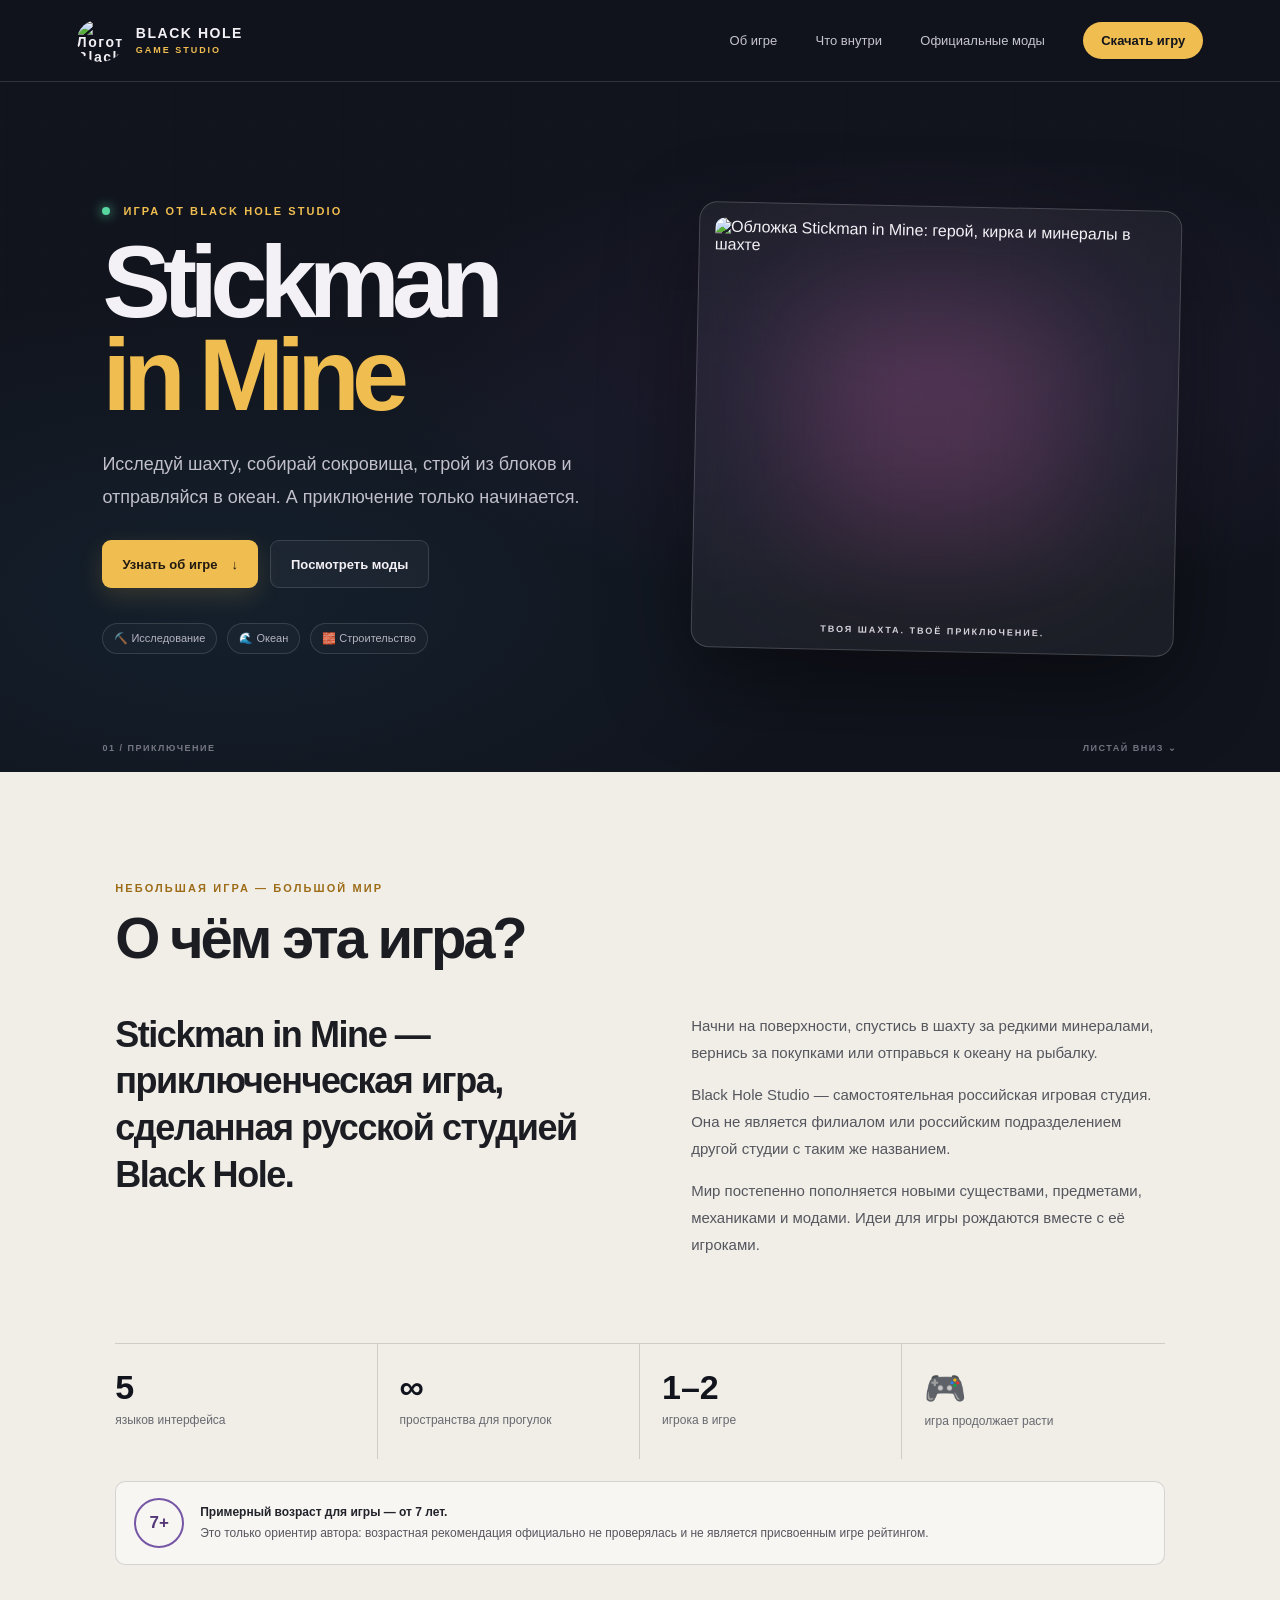
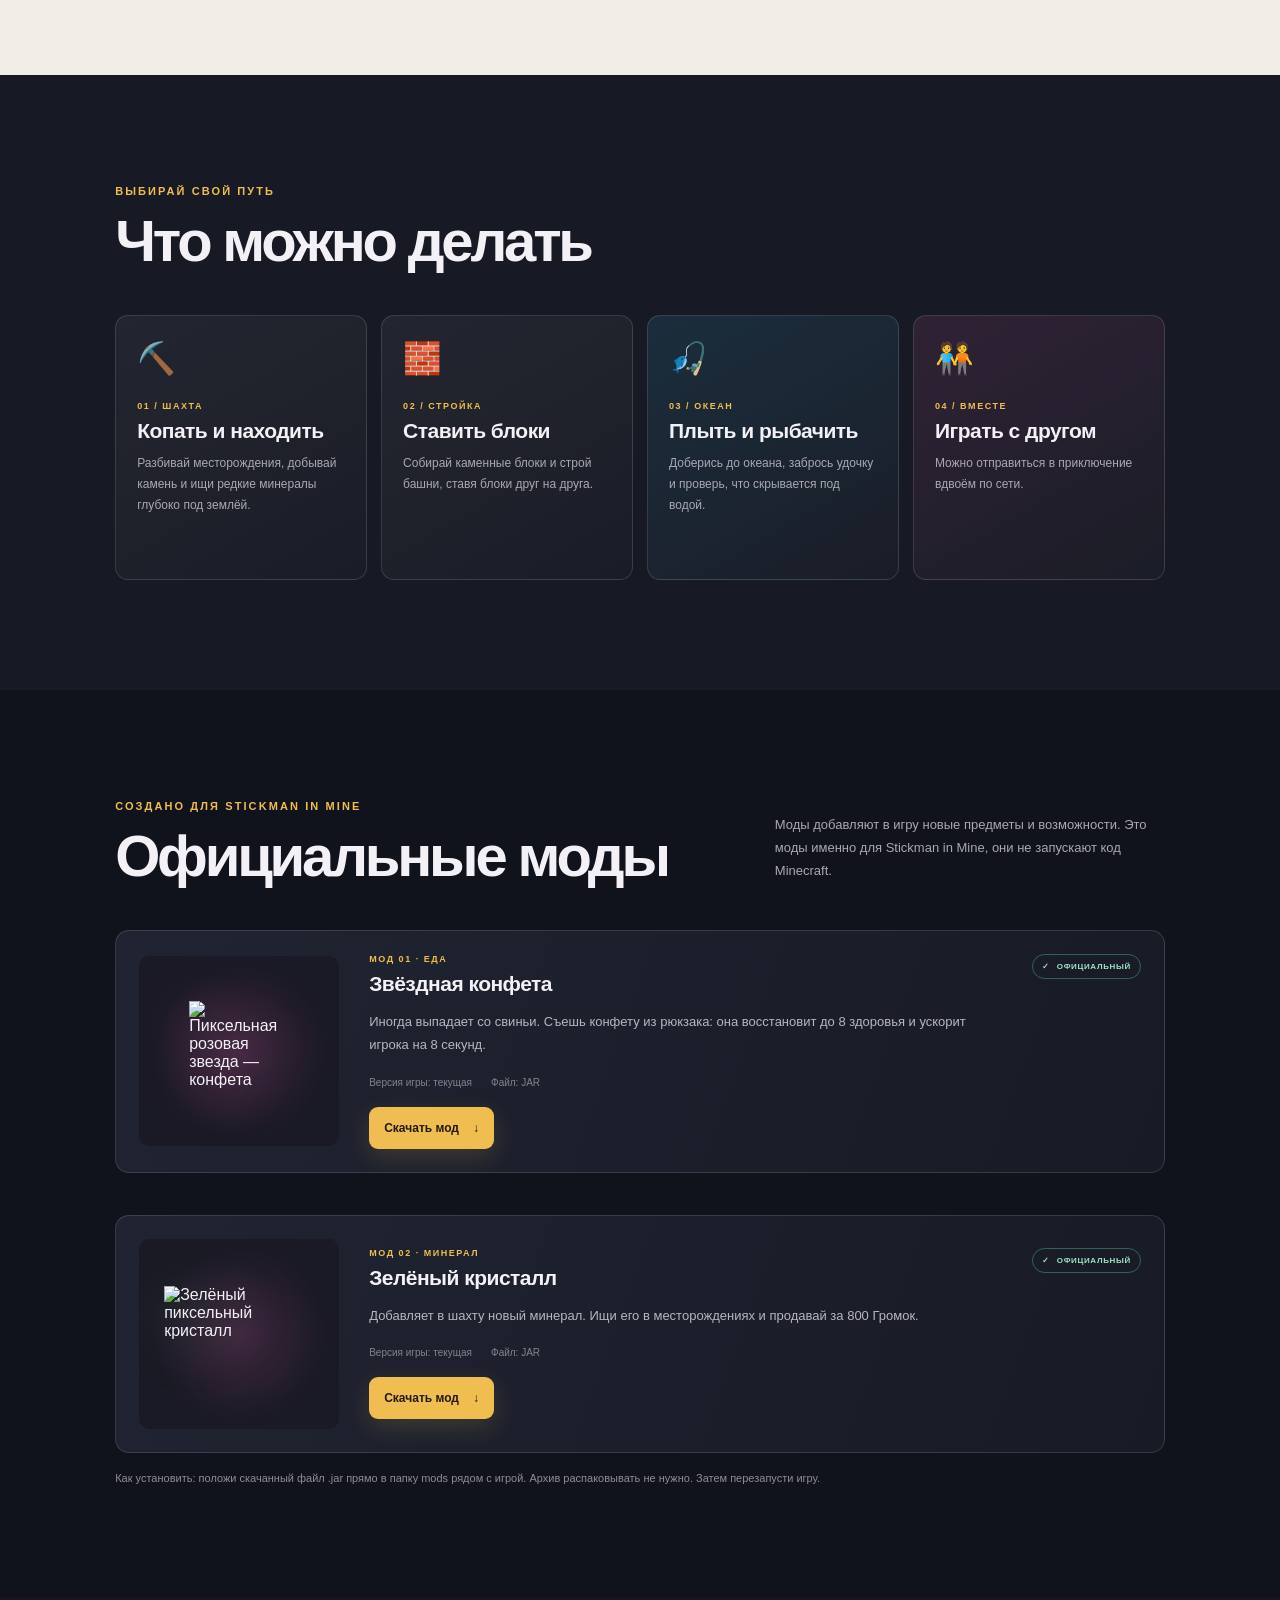
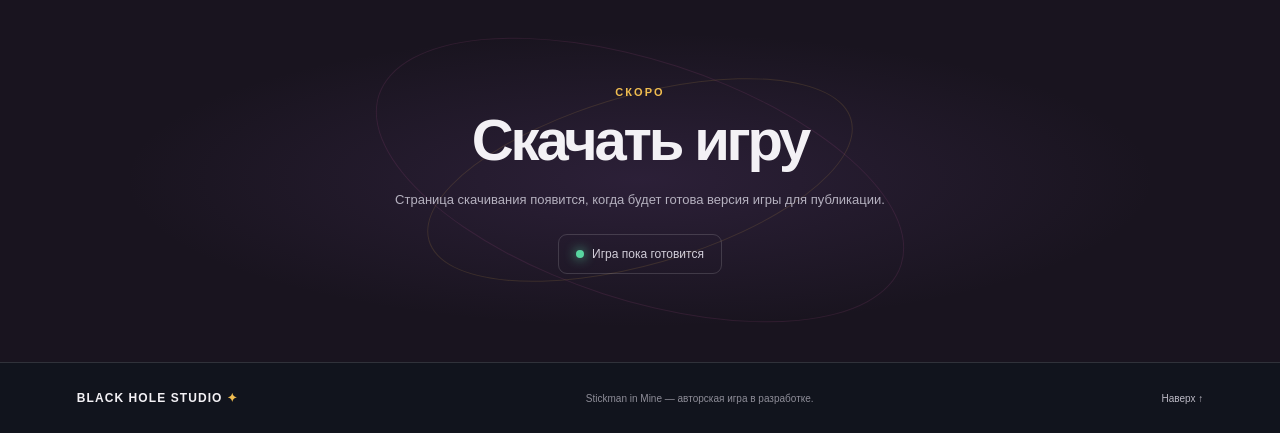
==== index.html @ df5d31ac "Add files via upload" ====
<!doctype html>
<html lang="ru">
<head>
  <meta charset="utf-8">
  <meta name="viewport" content="width=device-width, initial-scale=1">
  <meta name="theme-color" content="#11141d">
  <meta name="description" content="Официальная страница игры Stickman in Mine от Black Hole Studio: факты об игре и моды для скачивания.">
  <title>Stickman in Mine — Black Hole Studio</title>
  <link rel="stylesheet" href="style.css">
  <script src="script.js" defer></script>
</head>
<body>
  <header class="topbar">
    <a class="brand" href="#top" aria-label="Black Hole Studio — наверх">
      <img src="assets/black_hole_logo.jpg" alt="Логотип Black Hole Studio">
      <span>BLACK HOLE<br><small>GAME STUDIO</small></span>
    </a>
    <button class="menu-button" type="button" aria-expanded="false" aria-controls="main-nav">Меню</button>
    <nav id="main-nav" class="nav">
      <a href="#about">Об игре</a>
      <a href="#features">Что внутри</a>
      <a href="#mods">Официальные моды</a>
      <a class="nav-download" href="#download">Скачать игру</a>
    </nav>
  </header>

  <main id="top">
    <section class="hero">
      <div class="hero-copy">
        <p class="eyebrow"><span class="status-dot"></span> Игра от Black Hole Studio</p>
        <h1>Stickman<br><span>in Mine</span></h1>
        <p class="hero-text">Исследуй шахту, собирай сокровища, строй из блоков и отправляйся в океан. А приключение только начинается.</p>
        <div class="hero-actions">
          <a class="button button-primary" href="#about">Узнать об игре <span aria-hidden="true">↓</span></a>
          <a class="button button-quiet" href="#mods">Посмотреть моды</a>
        </div>
        <div class="hero-tags"><span>⛏️ Исследование</span><span>🌊 Океан</span><span>🧱 Строительство</span></div>
      </div>
      <div class="cover-wrap">
        <div class="cover-glow"></div>
        <img class="cover" src="assets/cover.png" alt="Обложка Stickman in Mine: герой, кирка и минералы в шахте">
        <span class="cover-caption">ТВОЯ ШАХТА. ТВОЁ ПРИКЛЮЧЕНИЕ.</span>
      </div>
      <div class="hero-bottom"><span>01 / ПРИКЛЮЧЕНИЕ</span><span>ЛИСТАЙ ВНИЗ <span aria-hidden="true">⌄</span></span></div>
    </section>

    <section class="section about" id="about">
      <div class="section-heading">
        <p class="eyebrow">НЕБОЛЬШАЯ ИГРА — БОЛЬШОЙ МИР</p>
        <h2>О чём эта игра?</h2>
      </div>
      <div class="about-grid">
        <p class="about-lead">Stickman in Mine — приключенческая игра, сделанная русской студией Black Hole.</p>
        <div class="about-copy">
          <p>Начни на поверхности, спустись в шахту за редкими минералами, вернись за покупками или отправься к океану на рыбалку.</p>
          <p>Black Hole Studio — самостоятельная российская игровая студия. Она не является филиалом или российским подразделением другой студии с таким же названием.</p>
          <p>Мир постепенно пополняется новыми существами, предметами, механиками и модами. Идеи для игры рождаются вместе с её игроками.</p>
        </div>
      </div>
      <div class="fact-strip">
        <div><strong>5</strong><span>языков интерфейса</span></div>
        <div><strong>∞</strong><span>пространства для прогулок</span></div>
        <div><strong>1–2</strong><span>игрока в игре</span></div>
        <div><strong>🎮</strong><span>игра продолжает расти</span></div>
      </div>
      <aside class="age-note" aria-label="Возрастная рекомендация">
        <span class="age-mark">7+</span>
        <p><strong>Примерный возраст для игры — от 7 лет.</strong><br>Это только ориентир автора: возрастная рекомендация официально не проверялась и не является присвоенным игре рейтингом.</p>
      </aside>
    </section>

    <section class="section features" id="features">
      <div class="section-heading">
        <p class="eyebrow">ВЫБИРАЙ СВОЙ ПУТЬ</p>
        <h2>Что можно делать</h2>
      </div>
      <div class="feature-grid">
        <article class="feature-card mine-card"><span class="feature-icon">⛏️</span><p class="card-number">01 / ШАХТА</p><h3>Копать и находить</h3><p>Разбивай месторождения, добывай камень и ищи редкие минералы глубоко под землёй.</p></article>
        <article class="feature-card build-card"><span class="feature-icon">🧱</span><p class="card-number">02 / СТРОЙКА</p><h3>Ставить блоки</h3><p>Собирай каменные блоки и строй башни, ставя блоки друг на друга.</p></article>
        <article class="feature-card ocean-card"><span class="feature-icon">🎣</span><p class="card-number">03 / ОКЕАН</p><h3>Плыть и рыбачить</h3><p>Доберись до океана, забрось удочку и проверь, что скрывается под водой.</p></article>
        <article class="feature-card friends-card"><span class="feature-icon">🧑‍🤝‍🧑</span><p class="card-number">04 / ВМЕСТЕ</p><h3>Играть с другом</h3><p>Можно отправиться в приключение вдвоём по сети.</p></article>
      </div>
    </section>

    <section class="section mods" id="mods">
      <div class="mods-head">
        <div class="section-heading">
          <p class="eyebrow">СОЗДАНО ДЛЯ STICKMAN IN MINE</p>
          <h2>Официальные моды</h2>
        </div>
        <p class="mods-intro">Моды добавляют в игру новые предметы и возможности. Это моды именно для Stickman in Mine, они не запускают код Minecraft.</p>
      </div>
      <article class="mod-card">
        <div class="mod-art"><img src="assets/mods/star_candy.png" alt="Пиксельная розовая звезда — конфета"></div>
        <div class="mod-info">
          <div class="mod-title-line"><div><p class="card-number">МОД 01 · ЕДА</p><h3>Звёздная конфета</h3></div><span class="official-badge"><span>✓</span> ОФИЦИАЛЬНЫЙ</span></div>
          <p>Иногда выпадает со свиньи. Съешь конфету из рюкзака: она восстановит до 8 здоровья и ускорит игрока на 8 секунд.</p>
          <div class="mod-meta"><span>Версия игры: текущая</span><span>Файл: JAR</span></div>
          <a class="button button-primary mod-download" href="downloads/star_candy.jar" download>Скачать мод <span aria-hidden="true">↓</span></a>
        </div>
      </article>
      <article class="mod-card">
        <div class="mod-art crystal-art"><img src="assets/mods/sample_crystal.png" alt="Зелёный пиксельный кристалл"></div>
        <div class="mod-info">
          <div class="mod-title-line"><div><p class="card-number">МОД 02 · МИНЕРАЛ</p><h3>Зелёный кристалл</h3></div><span class="official-badge"><span>✓</span> ОФИЦИАЛЬНЫЙ</span></div>
          <p>Добавляет в шахту новый минерал. Ищи его в месторождениях и продавай за 800 Громок.</p>
          <div class="mod-meta"><span>Версия игры: текущая</span><span>Файл: JAR</span></div>
          <a class="button button-primary mod-download" href="downloads/green_crystal.jar" download>Скачать мод <span aria-hidden="true">↓</span></a>
        </div>
      </article>
      <p class="mods-note">Как установить: положи скачанный файл .jar прямо в папку mods рядом с игрой. Архив распаковывать не нужно. Затем перезапусти игру.</p>
    </section>

    <section class="download-section" id="download">
      <div class="download-orbit orbit-one"></div><div class="download-orbit orbit-two"></div>
      <div class="download-content">
        <p class="eyebrow">СКОРО</p>
        <h2>Скачать игру</h2>
        <p>Страница скачивания появится, когда будет готова версия игры для публикации.</p>
        <span class="soon-button"><span class="status-dot"></span> Игра пока готовится</span>
      </div>
    </section>
  </main>

  <footer class="footer">
    <a class="footer-brand" href="#top">BLACK HOLE STUDIO <span>✦</span></a>
    <p>Stickman in Mine — авторская игра в разработке.</p>
    <a href="#top" class="back-top">Наверх ↑</a>
  </footer>
</body>
</html>
---- style.css ----
:root {
  color-scheme: dark;
  --ink: #f3f1f5;
  --muted: #a9a8b3;
  --bg: #11141d;
  --panel: #1a1e29;
  --gold: #f0bd50;
  --pink: #ee62b2;
  --blue: #54b7e8;
  --line: rgba(255,255,255,.13);
  font-family: 'Segoe UI', Arial, sans-serif;
  scroll-behavior: smooth;
}

* { box-sizing: border-box; }
body { margin: 0; color: var(--ink); background: var(--bg); }
a { color: inherit; text-decoration: none; }
button { font: inherit; }

.topbar { height: 82px; padding: 0 clamp(22px, 6vw, 92px); display: flex; align-items: center; justify-content: space-between; border-bottom: 1px solid var(--line); background: rgba(17,20,29,.94); position: sticky; top: 0; z-index: 5; backdrop-filter: blur(16px); }
.brand { display: flex; gap: 12px; align-items: center; font: 700 14px/1.05 'Space Grotesk', sans-serif; letter-spacing: .11em; }
.brand img { width: 47px; height: 43px; border-radius: 50%; object-fit: cover; }
.brand small { font: 600 9px 'Manrope', sans-serif; color: var(--gold); letter-spacing: .22em; }
.nav { display: flex; gap: clamp(18px, 3vw, 44px); align-items: center; font-size: 13px; color: #c6c5ce; }
.nav a { transition: color .18s ease; }
.nav a:hover, .back-top:hover { color: var(--gold); }
.nav .nav-download { color: var(--bg); background: var(--gold); border-radius: 999px; padding: 11px 18px; font-weight: 800; }
.menu-button { display: none; background: transparent; border: 1px solid var(--line); color: var(--ink); border-radius: 999px; padding: 9px 14px; }

.hero { min-height: 690px; padding: 65px clamp(22px, 8vw, 125px) 60px; display: grid; grid-template-columns: 1.02fr .98fr; gap: 7vw; align-items: center; position: relative; overflow: hidden; background: radial-gradient(ellipse at 72% 43%, rgba(108,73,151,.19), transparent 42%), radial-gradient(ellipse at 18% 75%, rgba(39,111,145,.13), transparent 42%), var(--bg); }
.hero::before { content: ''; position: absolute; inset: 0; opacity: .17; pointer-events: none; background-image: linear-gradient(rgba(255,255,255,.04) 1px, transparent 1px), linear-gradient(90deg,rgba(255,255,255,.04) 1px,transparent 1px); background-size: 42px 42px; mask-image: linear-gradient(to bottom,black,transparent); }
.hero-copy, .cover-wrap { position: relative; z-index: 1; }
.eyebrow { margin: 0 0 18px; color: var(--gold); font-size: 11px; font-weight: 800; letter-spacing: .19em; text-transform: uppercase; }
.status-dot { display: inline-block; width: 8px; height: 8px; margin-right: 8px; border-radius: 50%; background: #58d6a0; box-shadow: 0 0 12px #58d6a0; }
.hero h1 { margin: 0; font: 700 clamp(55px, 8vw, 112px)/.91 'Space Grotesk', sans-serif; letter-spacing: -.075em; }
.hero h1 span { color: var(--gold); }
.hero-text { max-width: 490px; margin: 27px 0 27px; color: #c0bfca; font-size: clamp(15px, 1.5vw, 18px); line-height: 1.8; }
.hero-actions { display: flex; flex-wrap: wrap; gap: 12px; }
.button { min-height: 48px; padding: 0 20px; border-radius: 9px; display: inline-flex; gap: 14px; align-items: center; justify-content: center; font-size: 13px; font-weight: 800; transition: transform .18s ease, filter .18s ease; }
.button:hover { transform: translateY(-2px); filter: brightness(1.08); }
.button-primary { color: #211b11; background: var(--gold); box-shadow: 0 8px 25px rgba(240,189,80,.16); }
.button-quiet { color: var(--ink); border: 1px solid var(--line); background: rgba(255,255,255,.04); }
.hero-tags { display: flex; flex-wrap: wrap; gap: 10px; margin-top: 35px; }
.hero-tags span { padding: 8px 11px; border: 1px solid var(--line); border-radius: 999px; color: #b5b4bf; font-size: 11px; background: rgba(255,255,255,.025); }
.cover-wrap { max-width: 520px; width: 100%; justify-self: center; padding: 15px; border: 1px solid rgba(255,255,255,.18); border-radius: 18px; background: rgba(255,255,255,.045); transform: rotate(1.2deg); box-shadow: 0 30px 90px rgba(0,0,0,.45); }
.cover-glow { position: absolute; width: 55%; height: 55%; top: 20%; left: 22%; background: rgba(239,111,183,.2); filter: blur(65px); z-index: -1; }
.cover { display: block; width: 100%; aspect-ratio: 1.15; object-fit: cover; object-position: center 42%; border-radius: 10px; image-rendering: pixelated; }
.cover-caption { display: block; padding: 12px 5px 0; text-align: center; color: #d6d2dc; font-size: 9px; font-weight: 800; letter-spacing: .22em; }
.hero-bottom { position: absolute; bottom: 19px; left: clamp(22px, 8vw, 125px); right: clamp(22px, 8vw, 125px); display: flex; justify-content: space-between; color: #777784; font-size: 9px; font-weight: 800; letter-spacing: .17em; }

.section { padding: 110px clamp(22px, 9vw, 140px); }
.about { background: #f1eee8; color: #1c1d23; }
.section-heading .eyebrow { margin-bottom: 13px; }
.section h2, .download-content h2 { margin: 0; font: 700 clamp(34px, 5vw, 58px)/1.08 'Space Grotesk', sans-serif; letter-spacing: -.055em; }
.about .eyebrow { color: #9d6c17; }
.about-grid { display: grid; grid-template-columns: 1fr 1fr; gap: 8vw; margin-top: 42px; align-items: start; }
.about-lead { max-width: 510px; margin: 0; font: 700 clamp(24px, 3vw, 36px)/1.3 'Space Grotesk', sans-serif; letter-spacing: -.04em; }
.about-copy { max-width: 510px; color: #55565e; font-size: 15px; line-height: 1.8; }
.about-copy p:first-child { margin-top: 0; }
.fact-strip { display: grid; grid-template-columns: repeat(4,1fr); margin-top: 70px; border-top: 1px solid rgba(30,31,36,.16); }
.fact-strip div { min-height: 115px; padding: 24px 18px 0 0; display: flex; flex-direction: column; gap: 6px; border-right: 1px solid rgba(30,31,36,.16); }
.fact-strip div:not(:first-child) { padding-left: 22px; }
.fact-strip div:last-child { border: 0; }
.fact-strip strong { font: 700 34px 'Space Grotesk', sans-serif; color: #11141d; }
.fact-strip span { color: #68686f; font-size: 12px; }
.age-note { margin-top: 22px; padding: 16px 18px; display: flex; align-items: center; gap: 16px; border: 1px solid rgba(30,31,36,.16); border-radius: 10px; background: rgba(255,255,255,.48); }
.age-mark { flex: none; width: 50px; height: 50px; display: grid; place-items: center; border: 2px solid #7657a5; border-radius: 50%; color: #533776; font: 800 17px 'Segoe UI', Arial, sans-serif; }
.age-note p { margin: 0; color: #55565e; font-size: 12px; line-height: 1.7; }
.age-note strong { color: #22232a; }

.features { background: #171a24; }
.feature-grid { margin-top: 43px; display: grid; grid-template-columns: repeat(4,1fr); gap: 14px; }
.feature-card { min-height: 265px; padding: 24px 21px; border: 1px solid var(--line); border-radius: 13px; background: linear-gradient(150deg,rgba(255,255,255,.055),rgba(255,255,255,.015)); transition: transform .2s ease,border-color .2s ease; }
.feature-card:hover { transform: translateY(-5px); border-color: rgba(240,189,80,.5); }
.feature-icon { display: block; margin-bottom: 24px; font-size: 31px; }
.card-number { margin: 0 0 8px; color: var(--gold); font-size: 9px; font-weight: 800; letter-spacing: .17em; }
.feature-card h3, .mod-card h3 { margin: 0 0 10px; font: 700 21px 'Space Grotesk', sans-serif; letter-spacing: -.025em; }
.feature-card p:last-child { margin: 0; color: var(--muted); font-size: 12px; line-height: 1.75; }
.ocean-card { background: linear-gradient(150deg,rgba(50,151,195,.16),rgba(255,255,255,.015)); }
.friends-card { background: linear-gradient(150deg,rgba(219,90,169,.13),rgba(255,255,255,.015)); }

.mods { background: #10131b; }
.mods-head { display: flex; gap: 50px; justify-content: space-between; align-items: end; }
.mods-intro { width: min(390px,40%); margin: 0 0 5px; color: var(--muted); font-size: 13px; line-height: 1.8; }
.mod-card { margin-top: 42px; padding: 23px; display: grid; grid-template-columns: 200px 1fr; gap: 30px; align-items: center; border: 1px solid rgba(255,255,255,.13); border-radius: 14px; background: linear-gradient(110deg,#202432,#181b25); }
.mod-art { width: 200px; height: 190px; display: grid; place-items: center; overflow: hidden; border-radius: 10px; background: radial-gradient(circle,rgba(238,98,178,.2),rgba(238,98,178,.025) 62%),#151822; }
.mod-art img { width: 100px; height: 100px; image-rendering: pixelated; filter: drop-shadow(0 10px 25px rgba(238,98,178,.35)); }
.crystal-art img { width: 150px; height: 95px; object-fit: contain; filter: drop-shadow(0 10px 25px rgba(70,190,110,.28)); }
.mod-title-line { display: flex; align-items: start; justify-content: space-between; gap: 12px; }
.official-badge { flex: none; padding: 7px 9px; border: 1px solid rgba(88,214,160,.38); border-radius: 999px; color: #9be5c3; font-size: 8px; font-weight: 800; letter-spacing: .08em; }
.official-badge span { margin-right: 4px; }
.mod-info > p:not(.card-number) { max-width: 620px; margin: 4px 0 20px; color: #b7b6c0; font-size: 13px; line-height: 1.8; }
.mod-meta { display: flex; gap: 19px; margin-bottom: 19px; color: #84838f; font-size: 10px; }
.mod-download { min-height: 42px; padding: 0 15px; font-size: 12px; }
.mods-note { margin: 16px 0 0; color: #8e8d98; font-size: 11px; line-height: 1.7; }

.download-section { min-height: 365px; padding: 85px 24px; display: grid; place-items: center; position: relative; overflow: hidden; text-align: center; background: radial-gradient(ellipse at center,rgba(119,78,154,.2),transparent 57%),#19141f; }
.download-content { position: relative; z-index: 1; max-width: 560px; }
.download-content .eyebrow { margin-bottom: 11px; }
.download-content p:not(.eyebrow) { margin: 17px auto 22px; color: #b5b1bf; font-size: 13px; line-height: 1.8; }
.soon-button { display: inline-flex; align-items: center; padding: 12px 17px; border: 1px solid rgba(255,255,255,.15); border-radius: 9px; color: #d2ced9; font-size: 12px; }
.download-orbit { position: absolute; width: 440px; height: 170px; border: 1px solid rgba(241,189,80,.13); border-radius: 50%; transform: rotate(-16deg); }
.orbit-two { width: 550px; height: 240px; transform: rotate(18deg); border-color: rgba(238,98,178,.11); }

.footer { padding: 28px clamp(22px, 6vw, 92px); display: flex; align-items: center; justify-content: space-between; gap: 18px; border-top: 1px solid var(--line); color: #8e8d98; font-size: 10px; }
.footer-brand { color: var(--ink); font: 700 12px 'Space Grotesk',sans-serif; letter-spacing: .09em; }
.footer-brand span { color: var(--gold); }
.footer p { margin: 0; }
.back-top { color: #bcbac5; }

@media (max-width: 900px) {
  .hero { grid-template-columns: 1fr 1fr; gap: 30px; }
  .feature-grid { grid-template-columns: repeat(2,1fr); }
  .feature-card { min-height: 225px; }
  .section { padding-top: 82px; padding-bottom: 82px; }
}
@media (max-width: 640px) {
  .topbar { height: 70px; }
  .menu-button { display: block; }
  .nav { display: none; position: absolute; top: 69px; left: 0; right: 0; padding: 18px 22px 22px; flex-direction: column; align-items: stretch; gap: 18px; border-bottom: 1px solid var(--line); background: #11141d; }
  .nav.open { display: flex; }
  .nav .nav-download { text-align: center; }
  .hero { min-height: auto; padding-top: 63px; padding-bottom: 74px; grid-template-columns: 1fr; }
  .hero h1 { font-size: clamp(58px,18vw,90px); }
  .cover-wrap { max-width: 420px; margin-top: 20px; }
  .hero-bottom { font-size: 8px; }
  .about-grid { grid-template-columns: 1fr; gap: 20px; }
  .fact-strip { grid-template-columns: repeat(2,1fr); margin-top: 40px; }
  .fact-strip div:nth-child(2) { border-right: 0; }
  .fact-strip div:nth-child(3) { padding-left: 0; border-top: 1px solid rgba(30,31,36,.16); }
  .fact-strip div:nth-child(4) { border-top: 1px solid rgba(30,31,36,.16); }
  .feature-grid { gap: 9px; }
  .feature-card { min-height: 245px; padding: 18px 14px; }
  .mods-head { display: block; }
  .mods-intro { width: auto; margin-top: 18px; }
  .mod-card { grid-template-columns: 1fr; gap: 18px; padding: 16px; }
  .mod-art { width: 100%; height: 150px; }
  .mod-title-line { align-items: start; }
  .official-badge { font-size: 7px; }
  .footer { flex-wrap: wrap; }
  .footer p { order: 3; width: 100%; }
}

@media (prefers-reduced-motion: reduce) {
  *, *::before, *::after { scroll-behavior: auto !important; transition-duration: .01ms !important; }
}
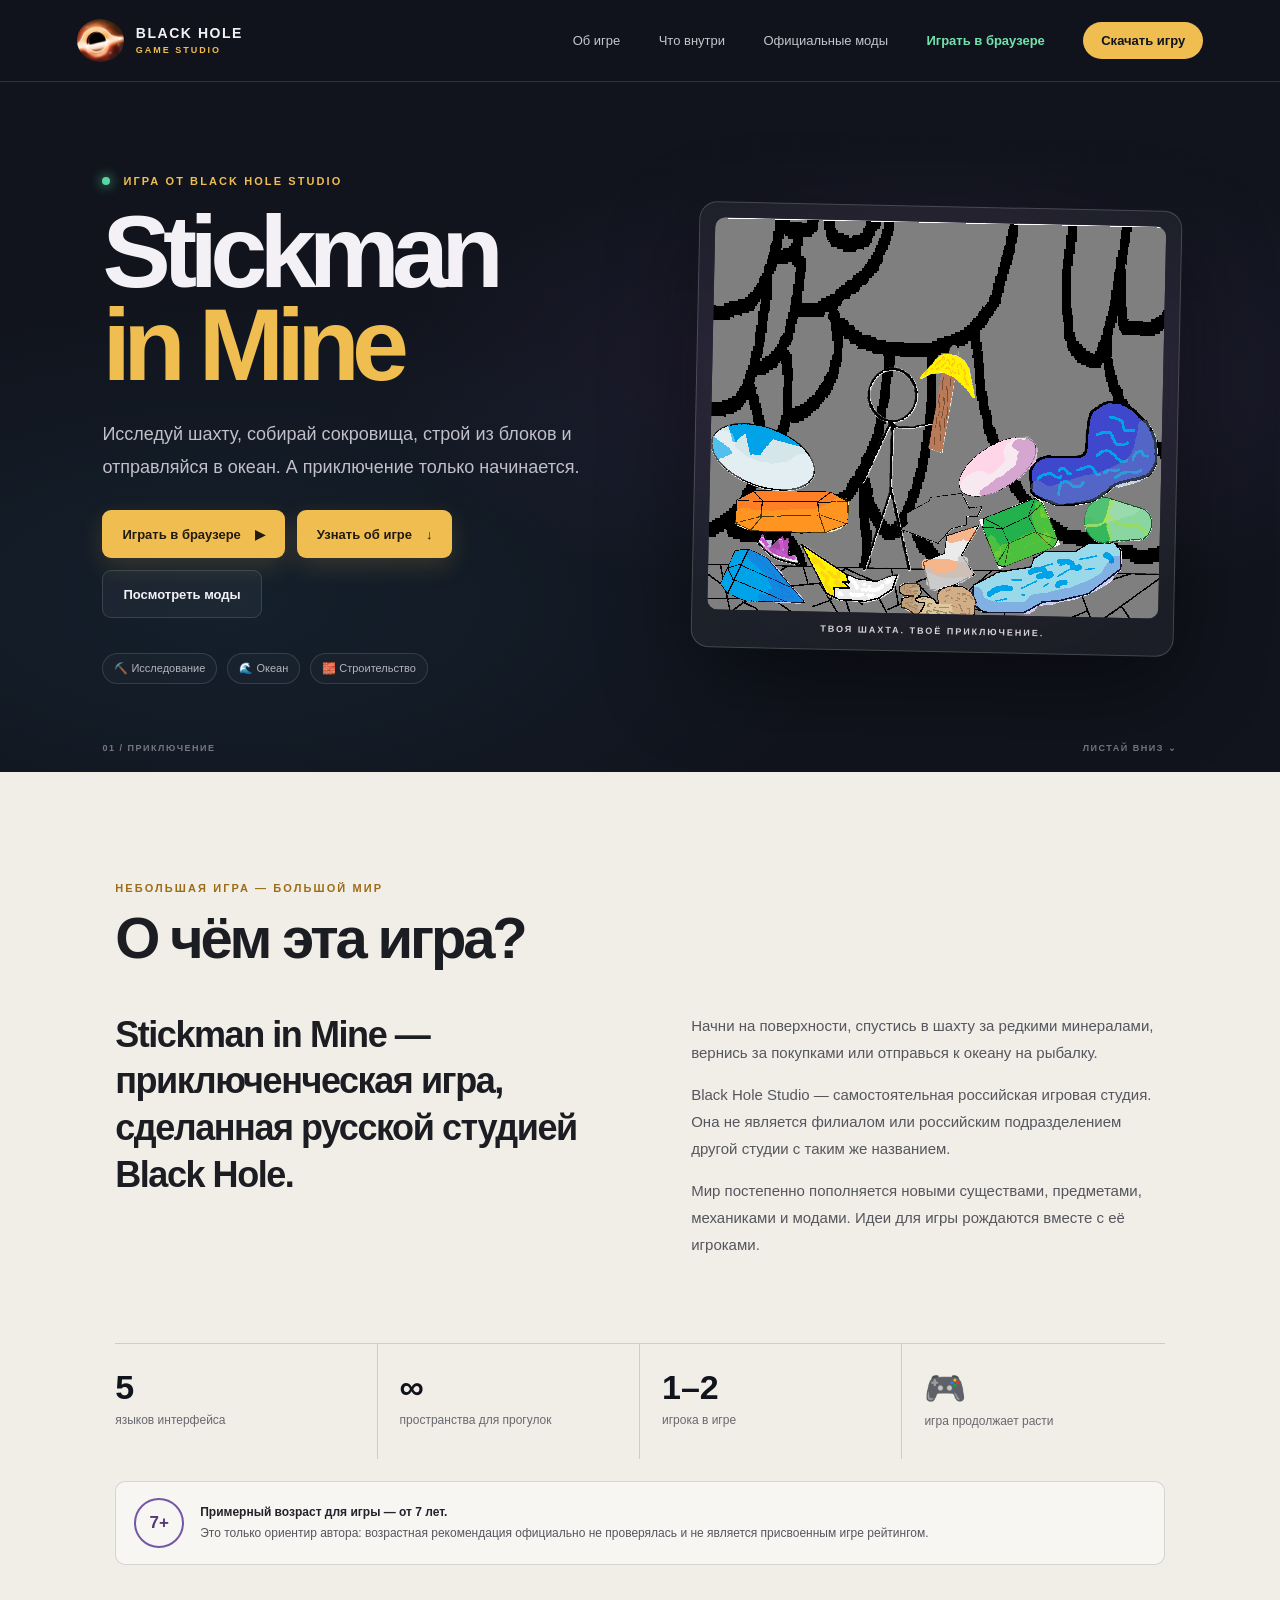
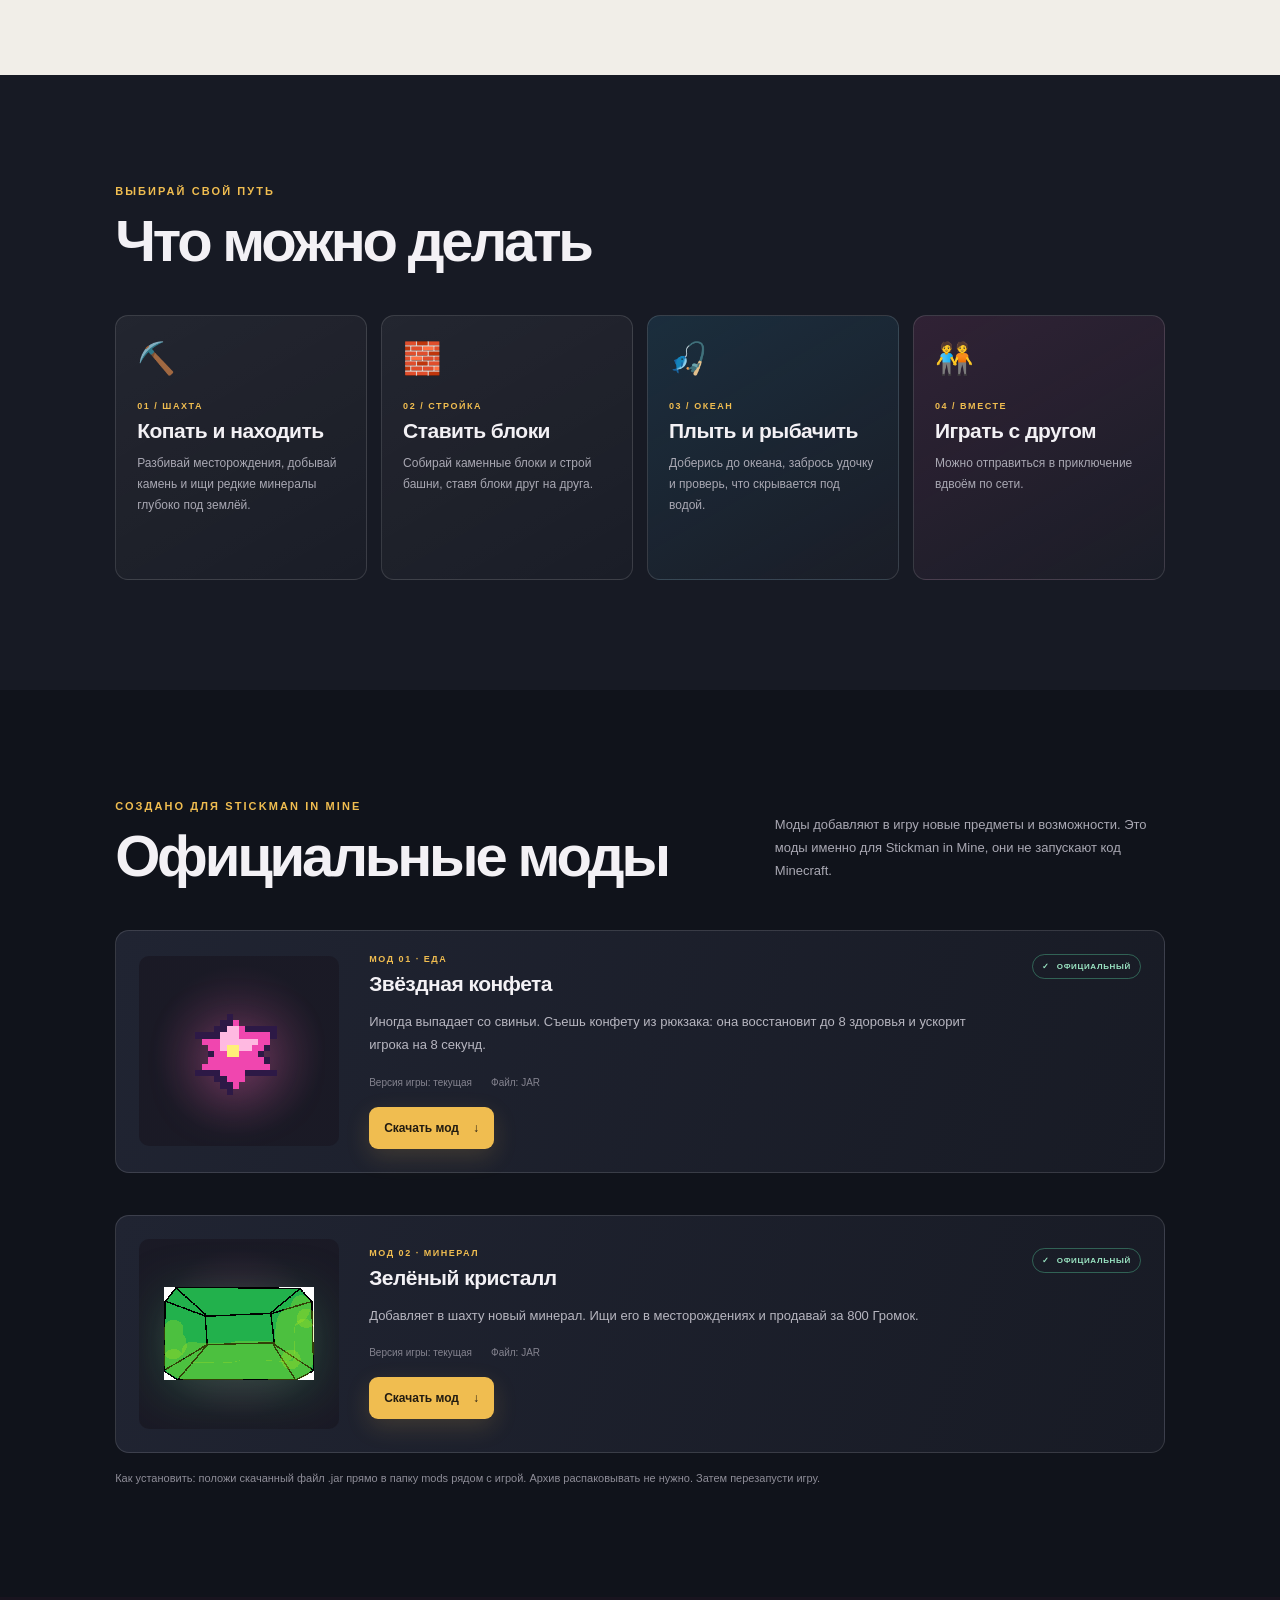
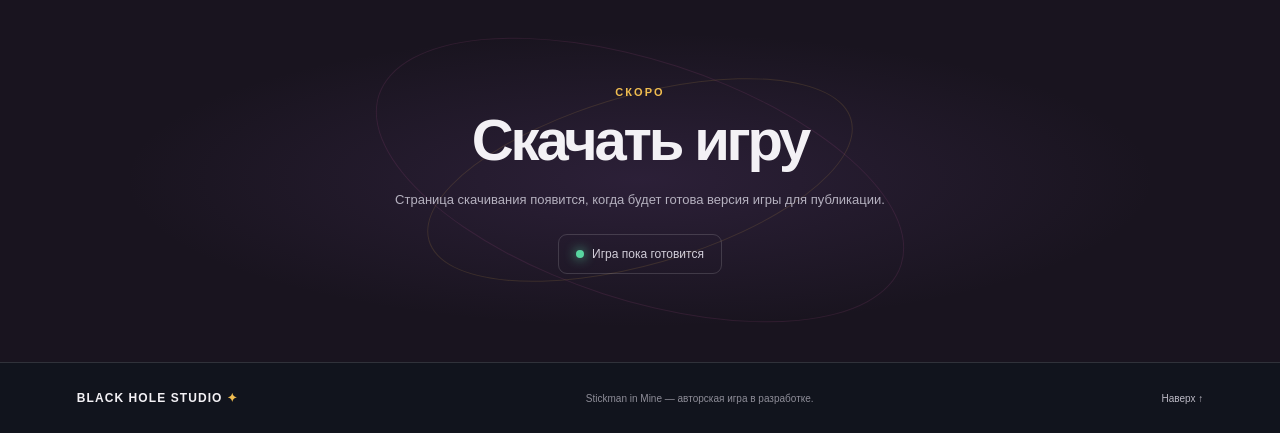
==== commit 1753a865: "Add browser play button" ====
--- a/index.html
+++ b/index.html
@@ -20,6 +20,7 @@
       <a href="#about">Об игре</a>
       <a href="#features">Что внутри</a>
       <a href="#mods">Официальные моды</a>
+      <a class="nav-play" href="play/">Играть в браузере</a>
       <a class="nav-download" href="#download">Скачать игру</a>
     </nav>
   </header>
@@ -31,6 +32,7 @@
         <h1>Stickman<br><span>in Mine</span></h1>
         <p class="hero-text">Исследуй шахту, собирай сокровища, строй из блоков и отправляйся в океан. А приключение только начинается.</p>
         <div class="hero-actions">
+          <a class="button button-primary" href="play/">Играть в браузере <span aria-hidden="true">▶</span></a>
           <a class="button button-primary" href="#about">Узнать об игре <span aria-hidden="true">↓</span></a>
           <a class="button button-quiet" href="#mods">Посмотреть моды</a>
         </div>
--- a/style.css
+++ b/style.css
@@ -22,6 +22,7 @@
 .brand img { width: 47px; height: 43px; border-radius: 50%; object-fit: cover; }
 .brand small { font: 600 9px 'Manrope', sans-serif; color: var(--gold); letter-spacing: .22em; }
 .nav { display: flex; gap: clamp(18px, 3vw, 44px); align-items: center; font-size: 13px; color: #c6c5ce; }
+.nav .nav-play { color: #72e3ad; font-weight: 800; }
 .nav a { transition: color .18s ease; }
 .nav a:hover, .back-top:hover { color: var(--gold); }
 .nav .nav-download { color: var(--bg); background: var(--gold); border-radius: 999px; padding: 11px 18px; font-weight: 800; }
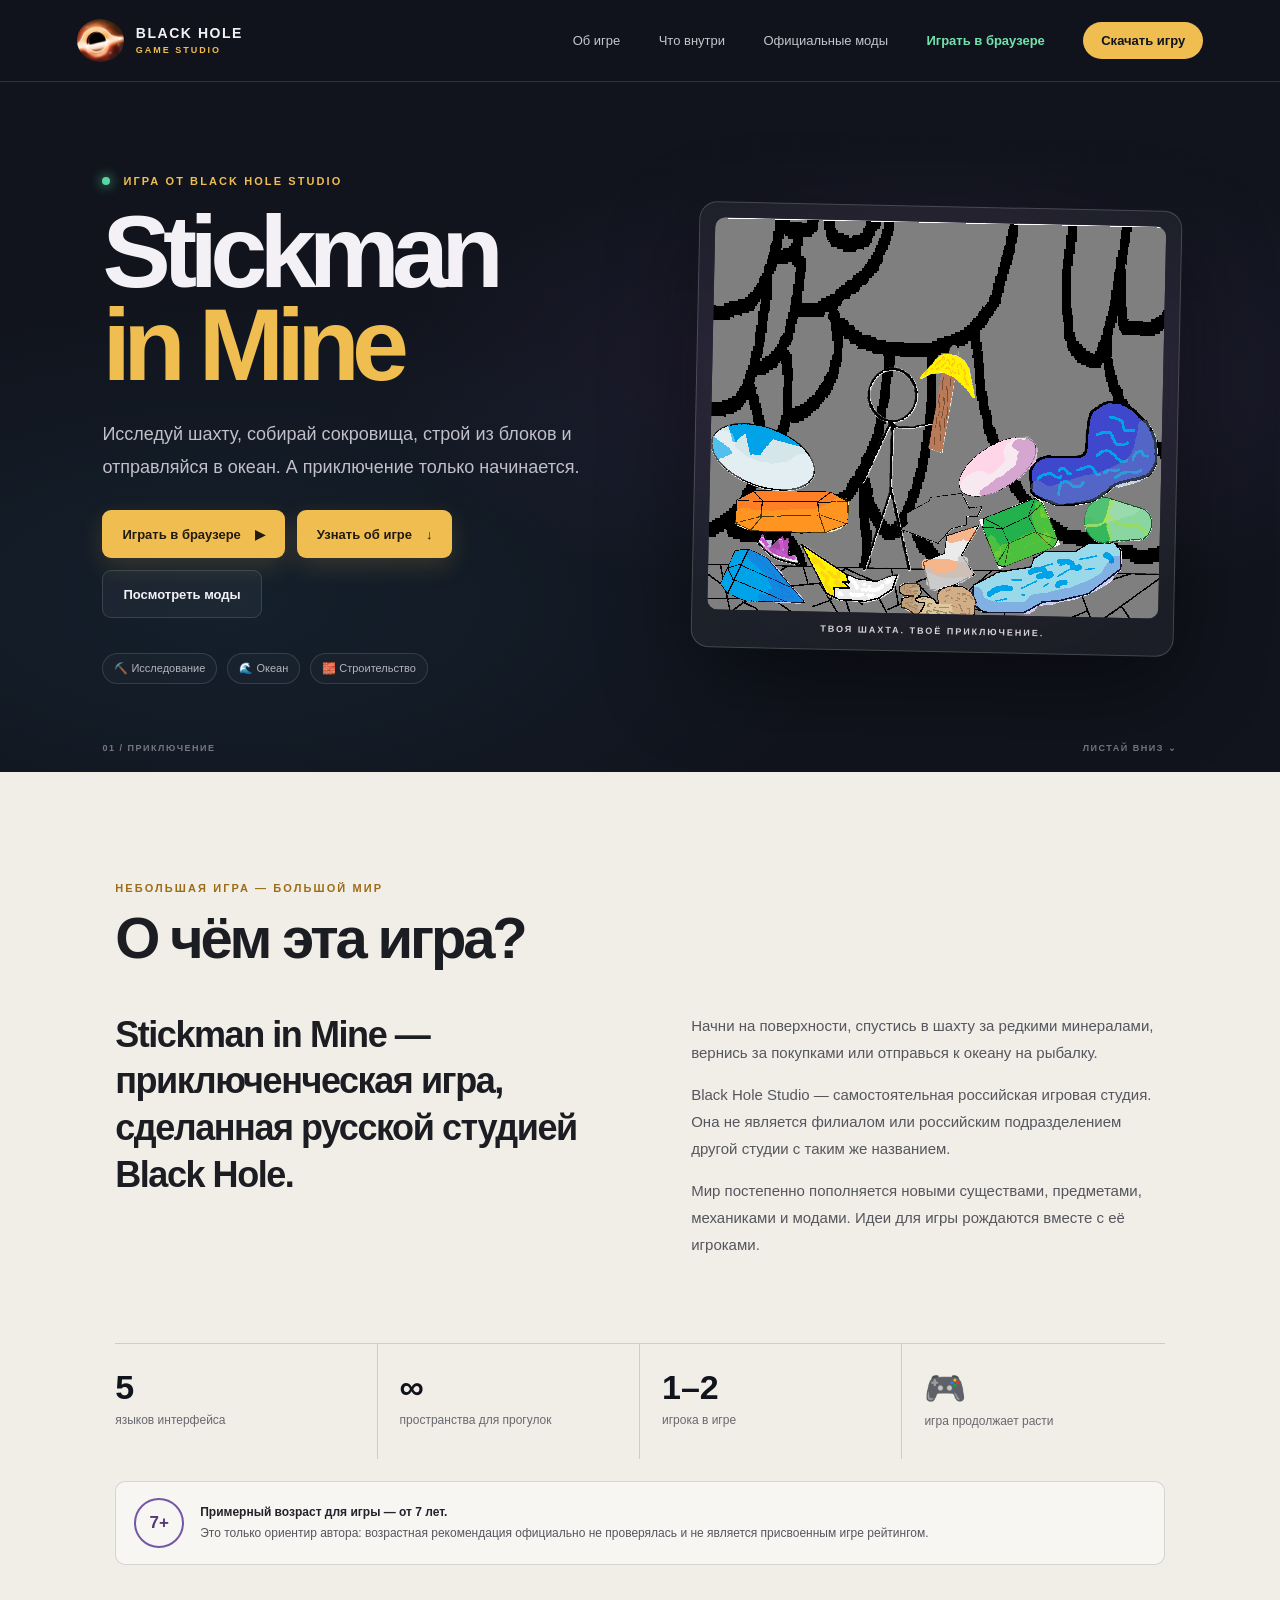
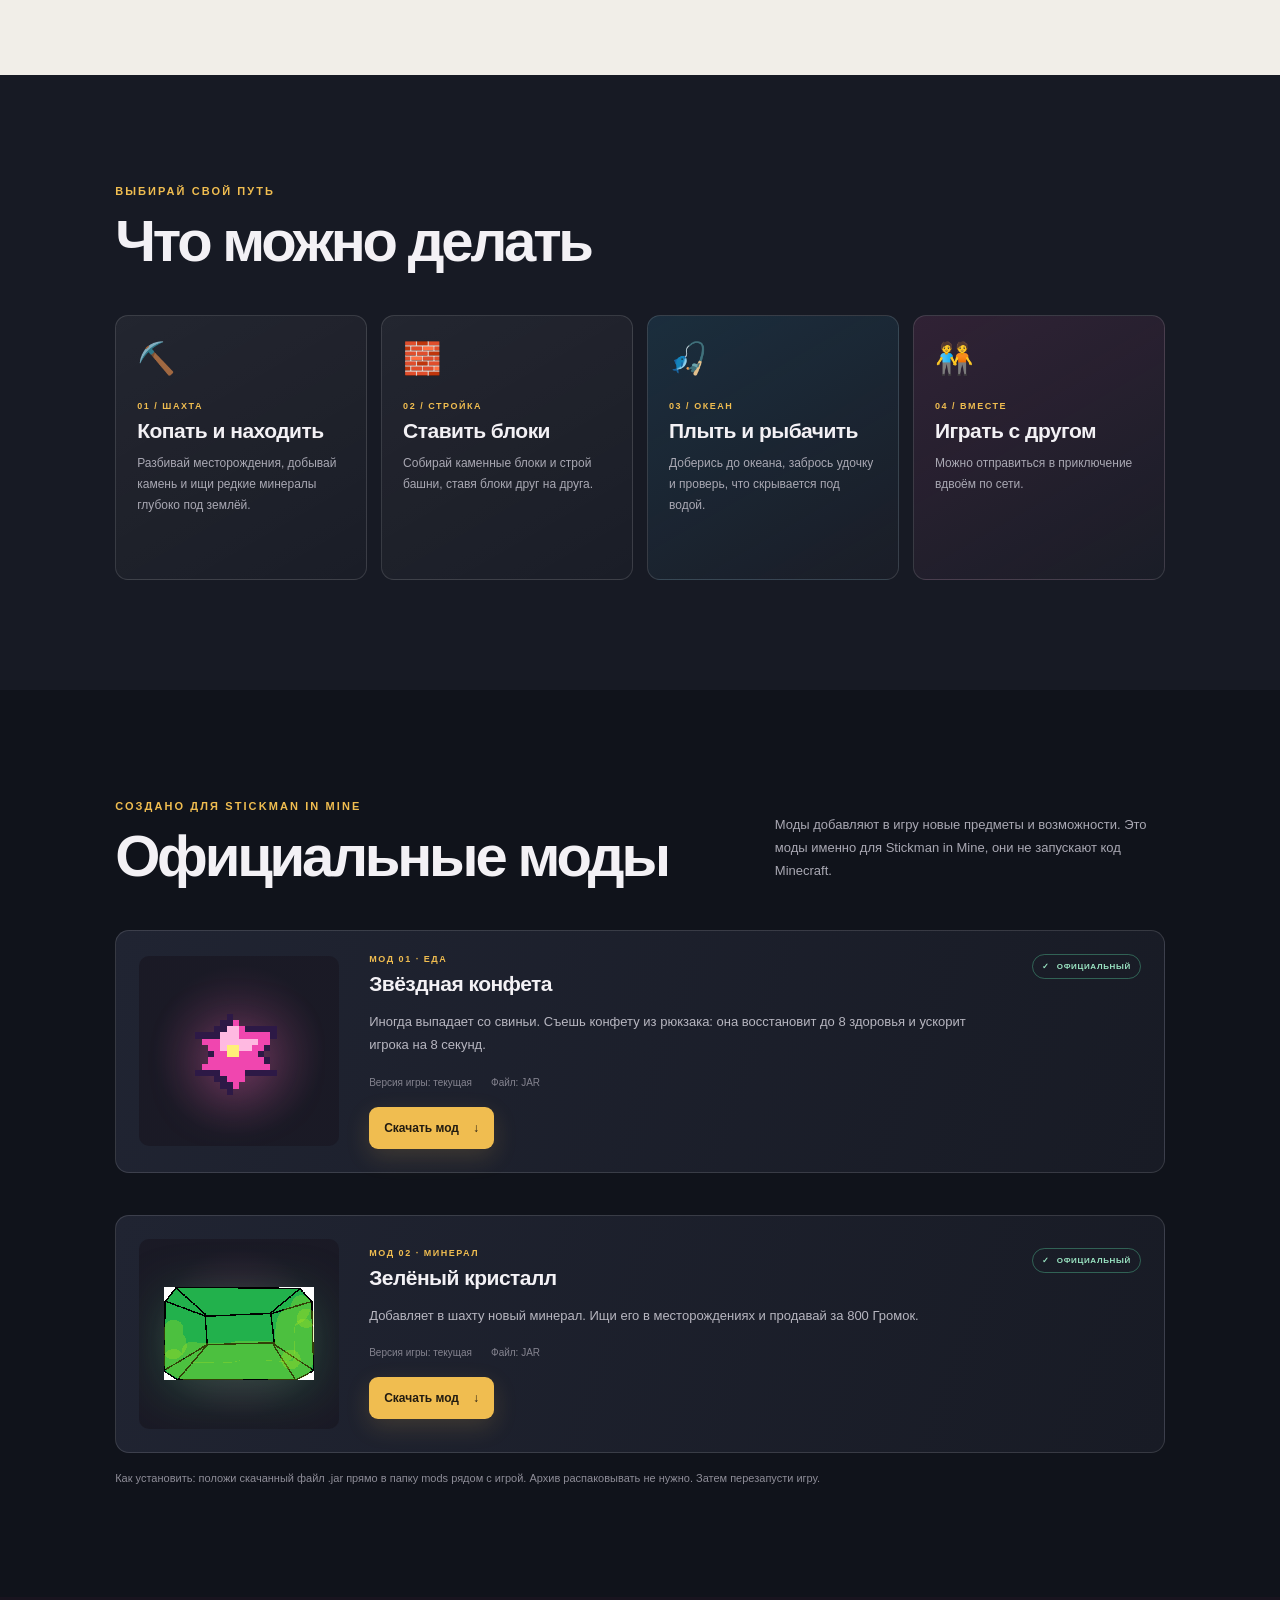
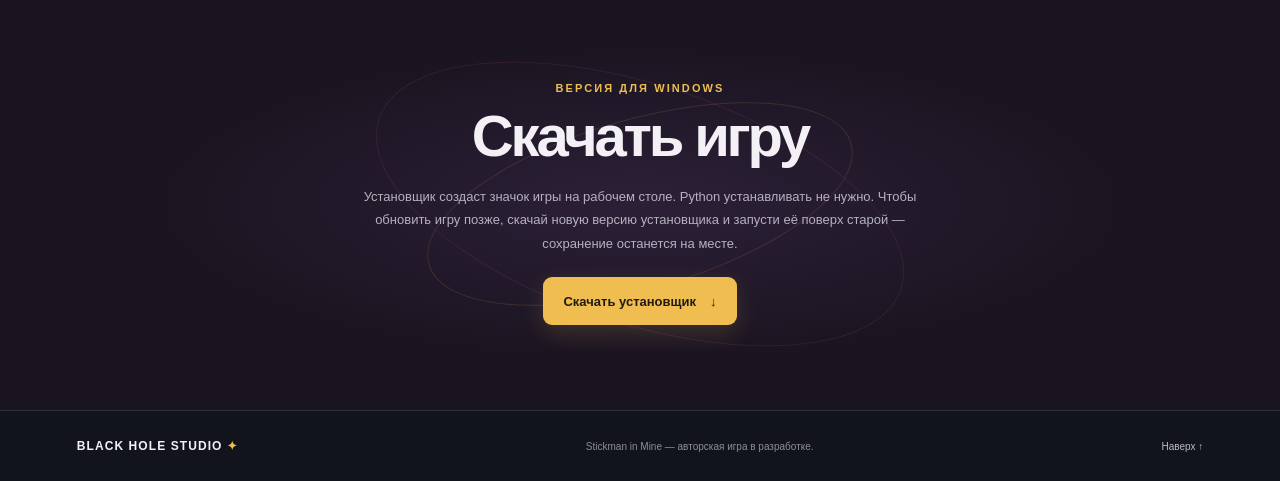
==== commit 8bbe14de: "Добавить установщик Windows на сайт" ====
--- a/index.html
+++ b/index.html
@@ -116,10 +116,10 @@
     <section class="download-section" id="download">
       <div class="download-orbit orbit-one"></div><div class="download-orbit orbit-two"></div>
       <div class="download-content">
-        <p class="eyebrow">СКОРО</p>
+        <p class="eyebrow">ВЕРСИЯ ДЛЯ WINDOWS</p>
         <h2>Скачать игру</h2>
-        <p>Страница скачивания появится, когда будет готова версия игры для публикации.</p>
-        <span class="soon-button"><span class="status-dot"></span> Игра пока готовится</span>
+        <p>Установщик создаст значок игры на рабочем столе. Python устанавливать не нужно. Чтобы обновить игру позже, скачай новую версию установщика и запусти её поверх старой — сохранение останется на месте.</p>
+        <a class="button button-primary" href="https://github.com/CloverJester/stickman-in-mine-site/releases/latest/download/StickmanInMineSetup.exe">Скачать установщик <span aria-hidden="true">↓</span></a>
       </div>
     </section>
   </main>
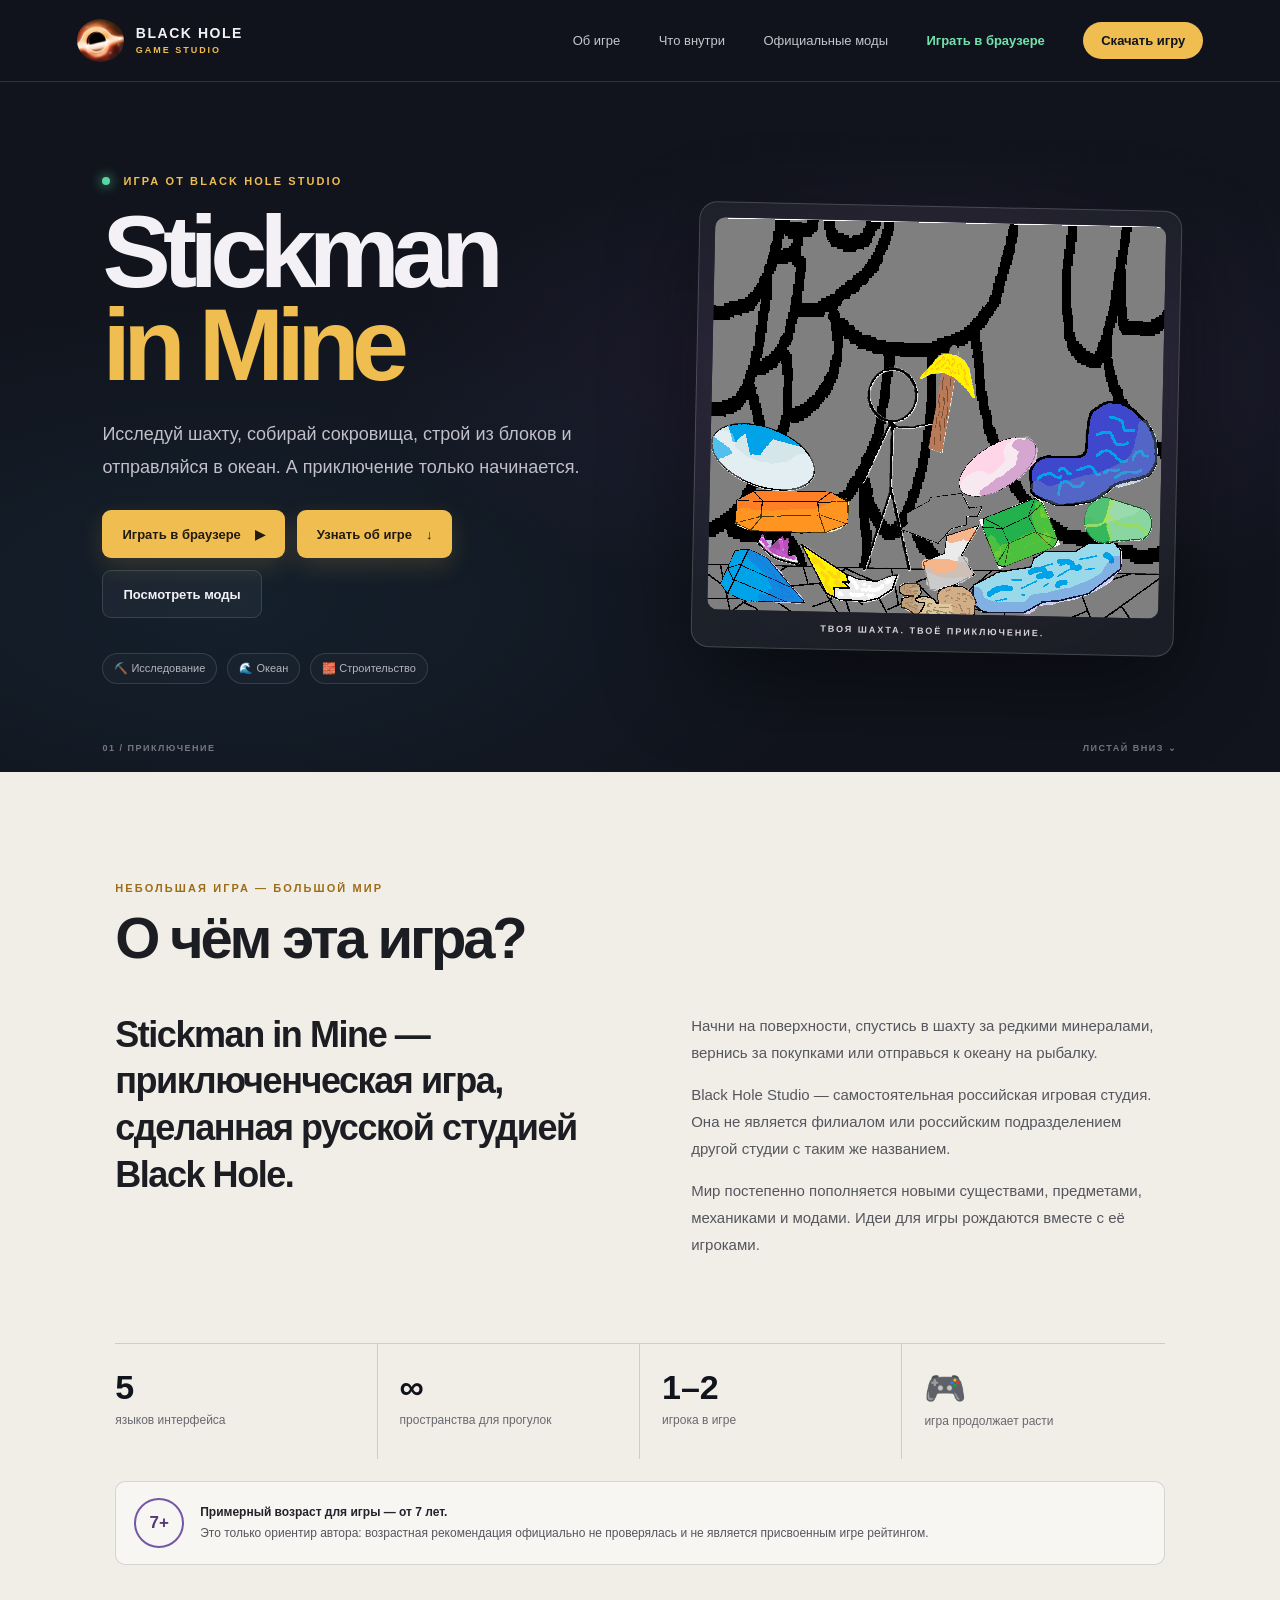
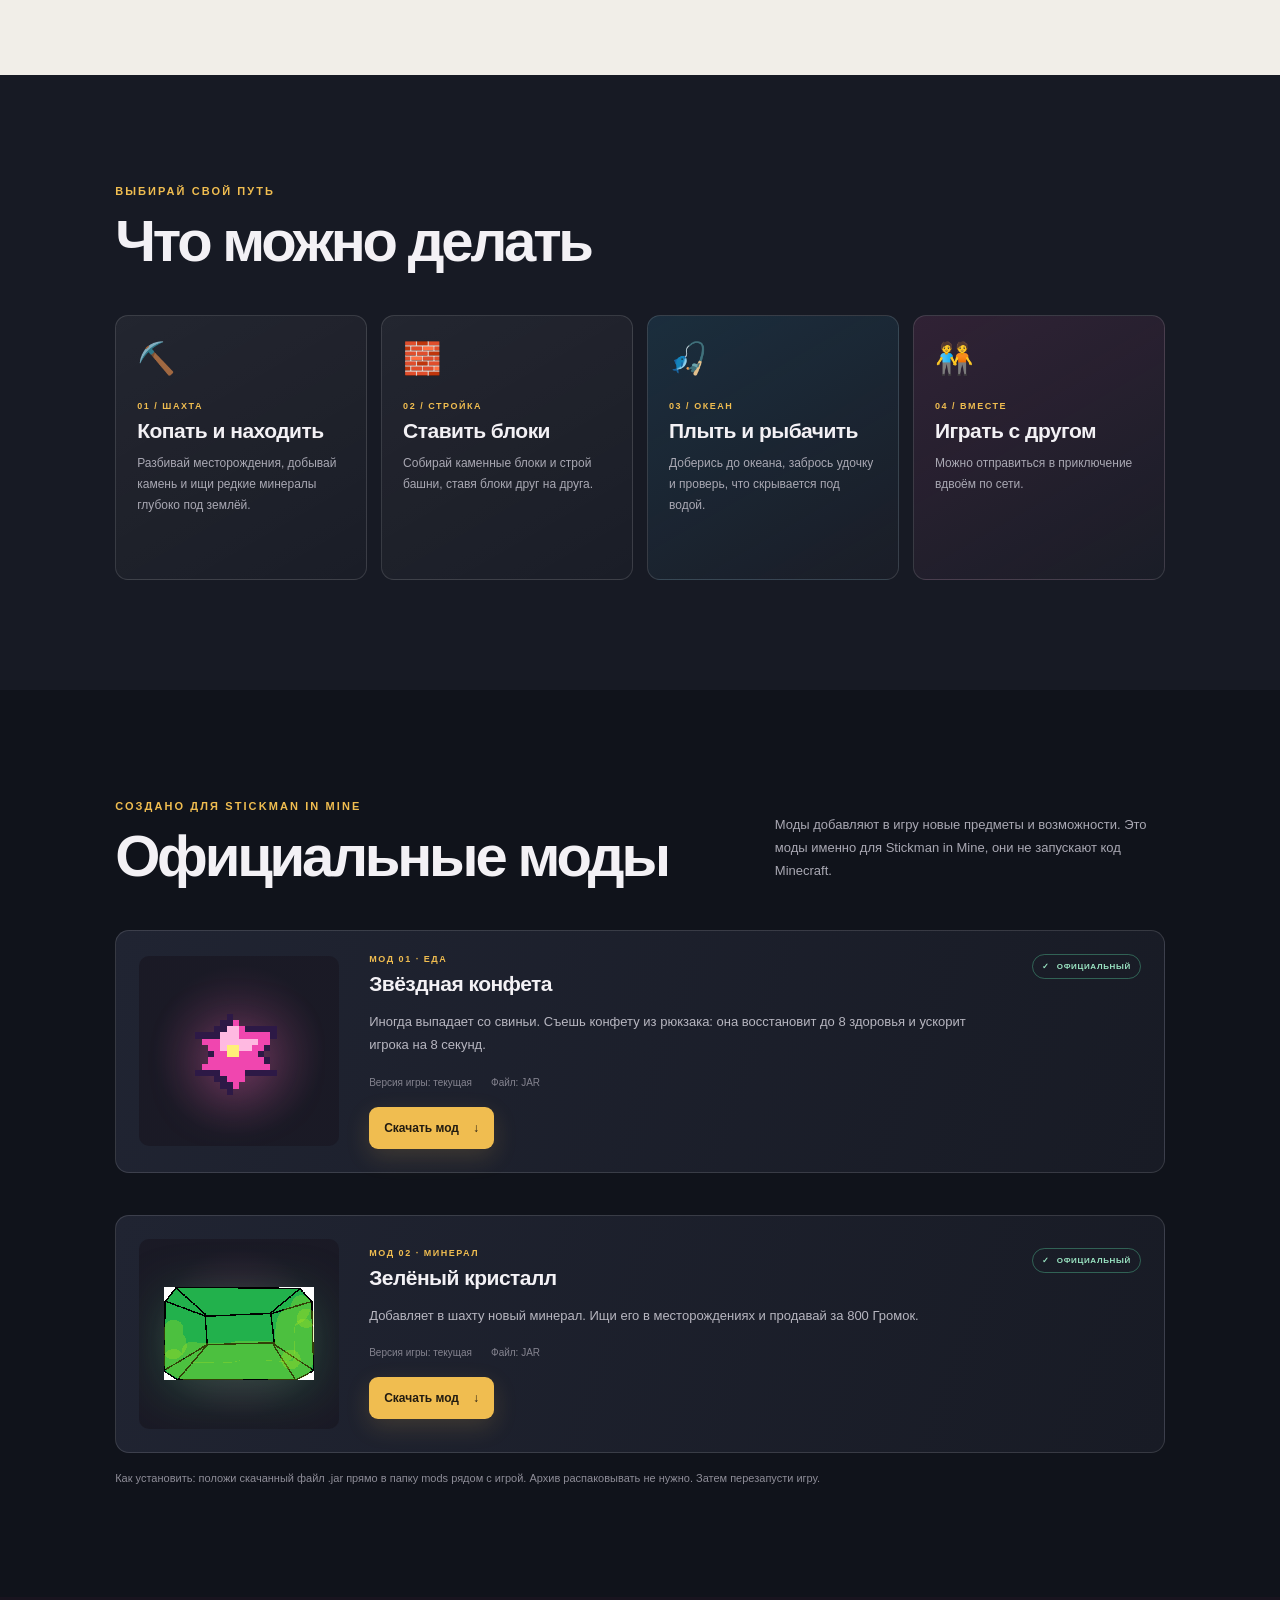
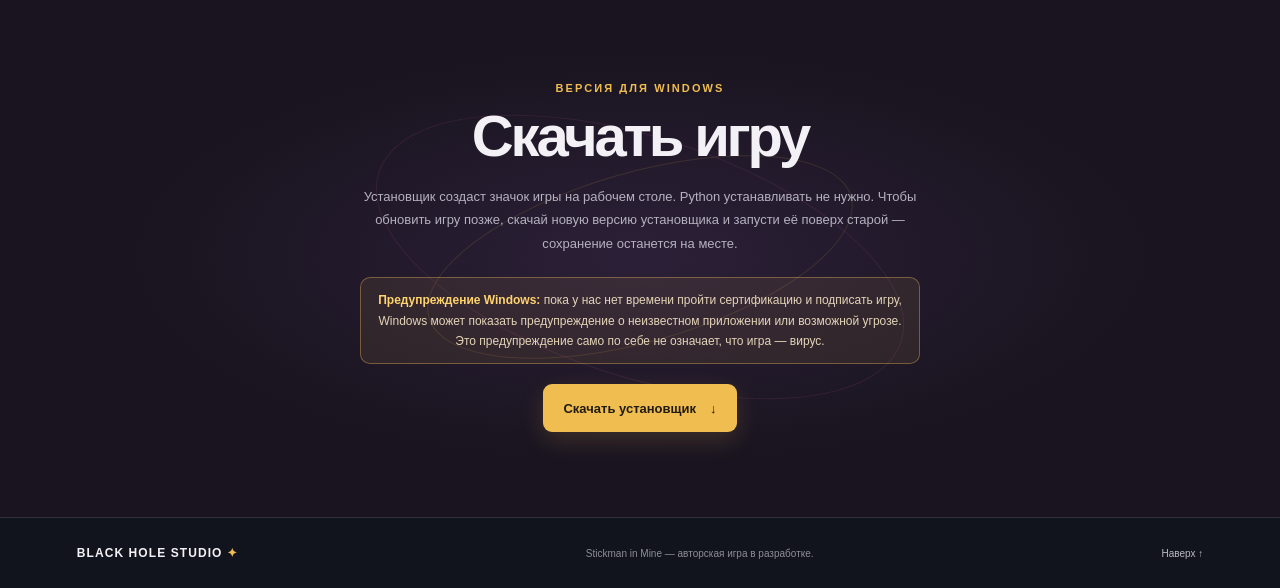
==== commit 242bae83: "Добавить предупреждение Windows Added warning message about Windows certification for the installer." ====
--- a/index.html
+++ b/index.html
@@ -119,7 +119,7 @@
         <p class="eyebrow">ВЕРСИЯ ДЛЯ WINDOWS</p>
         <h2>Скачать игру</h2>
         <p>Установщик создаст значок игры на рабочем столе. Python устанавливать не нужно. Чтобы обновить игру позже, скачай новую версию установщика и запусти её поверх старой — сохранение останется на месте.</p>
-        <a class="button button-primary" href="https://github.com/CloverJester/stickman-in-mine-site/releases/latest/download/StickmanInMineSetup.exe">Скачать установщик <span aria-hidden="true">↓</span></a>
+        <p style="margin:0 auto 20px;padding:12px 14px;border:1px solid rgba(255,196,92,.35);border-radius:10px;background:rgba(255,196,92,.08);color:#e3d4b8;font-size:12px;line-height:1.7"><strong style="color:#ffd36d">Предупреждение Windows:</strong> пока у нас нет времени пройти сертификацию и подписать игру, Windows может показать предупреждение о неизвестном приложении или возможной угрозе. Это предупреждение само по себе не означает, что игра — вирус.</p><a class="button button-primary" href="https://github.com/CloverJester/stickman-in-mine-site/releases/latest/download/StickmanInMineSetup.exe">Скачать установщик <span aria-hidden="true">↓</span></a>
       </div>
     </section>
   </main>
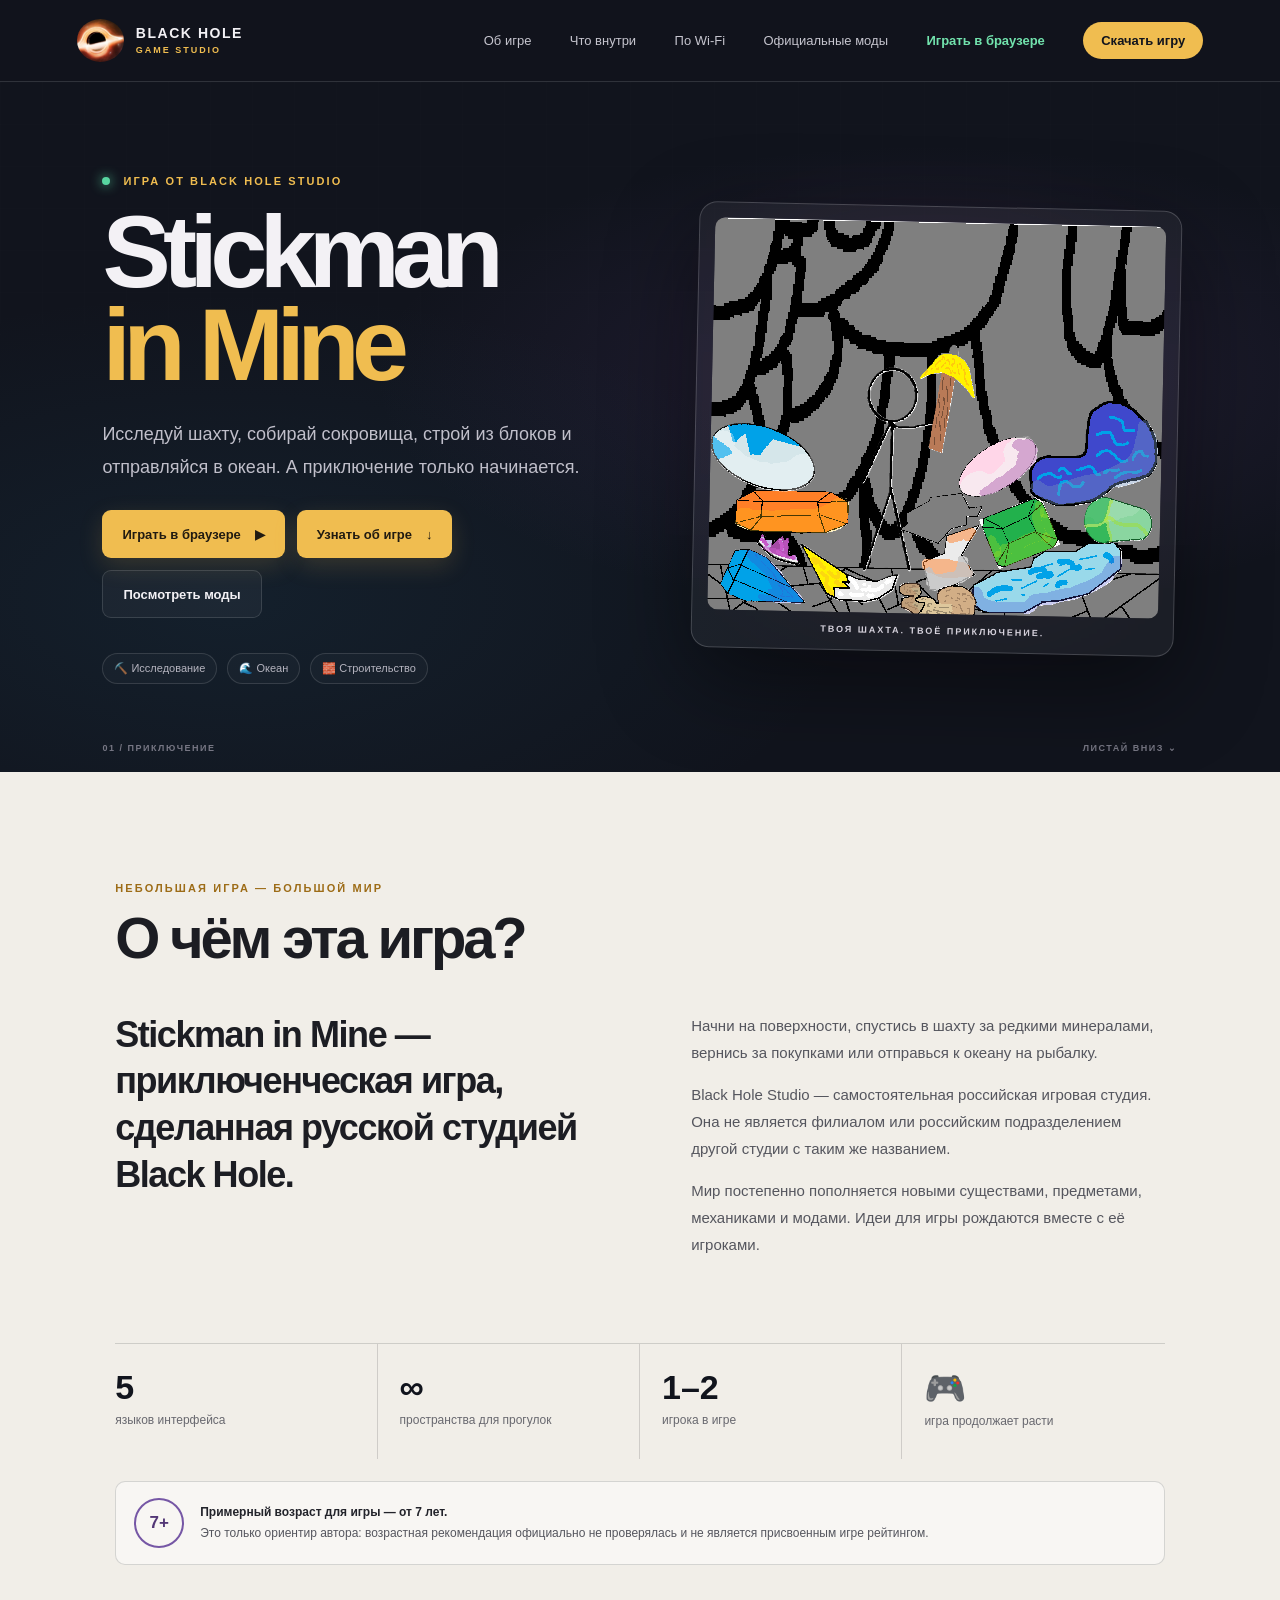
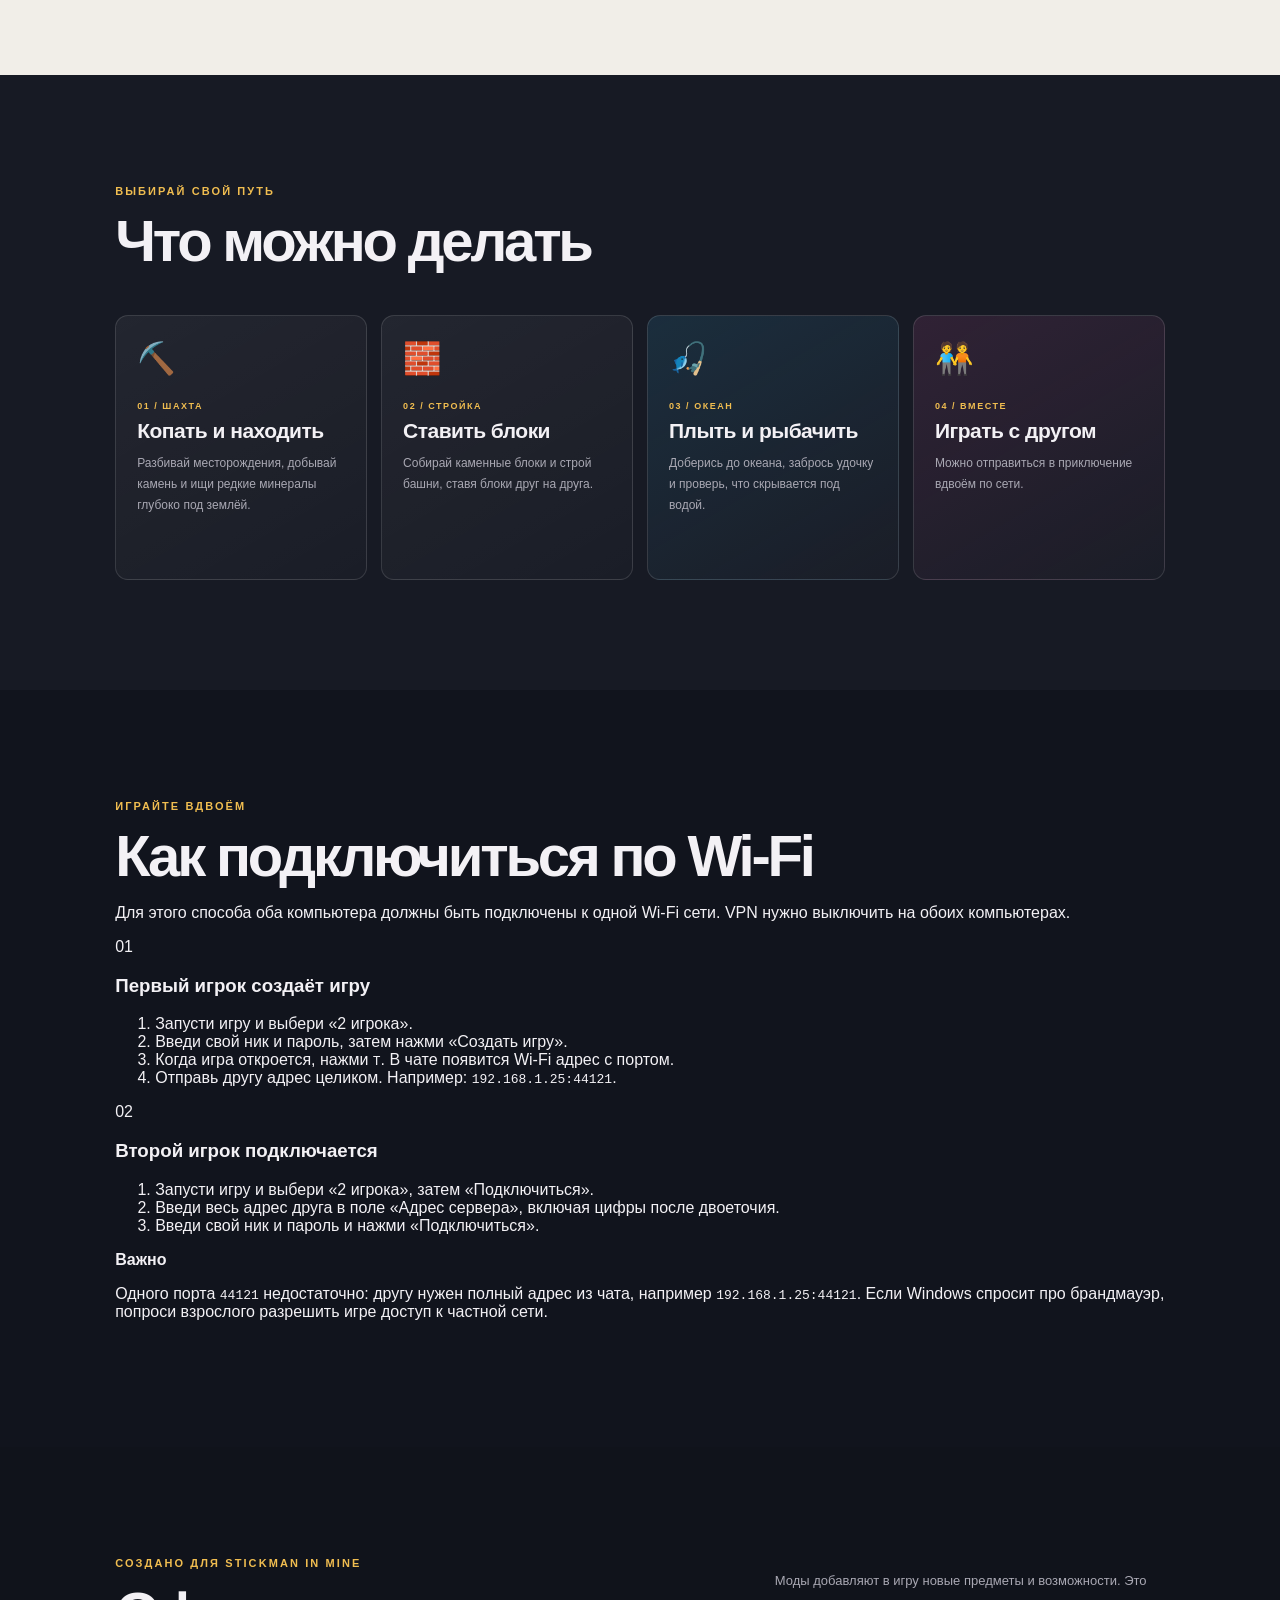
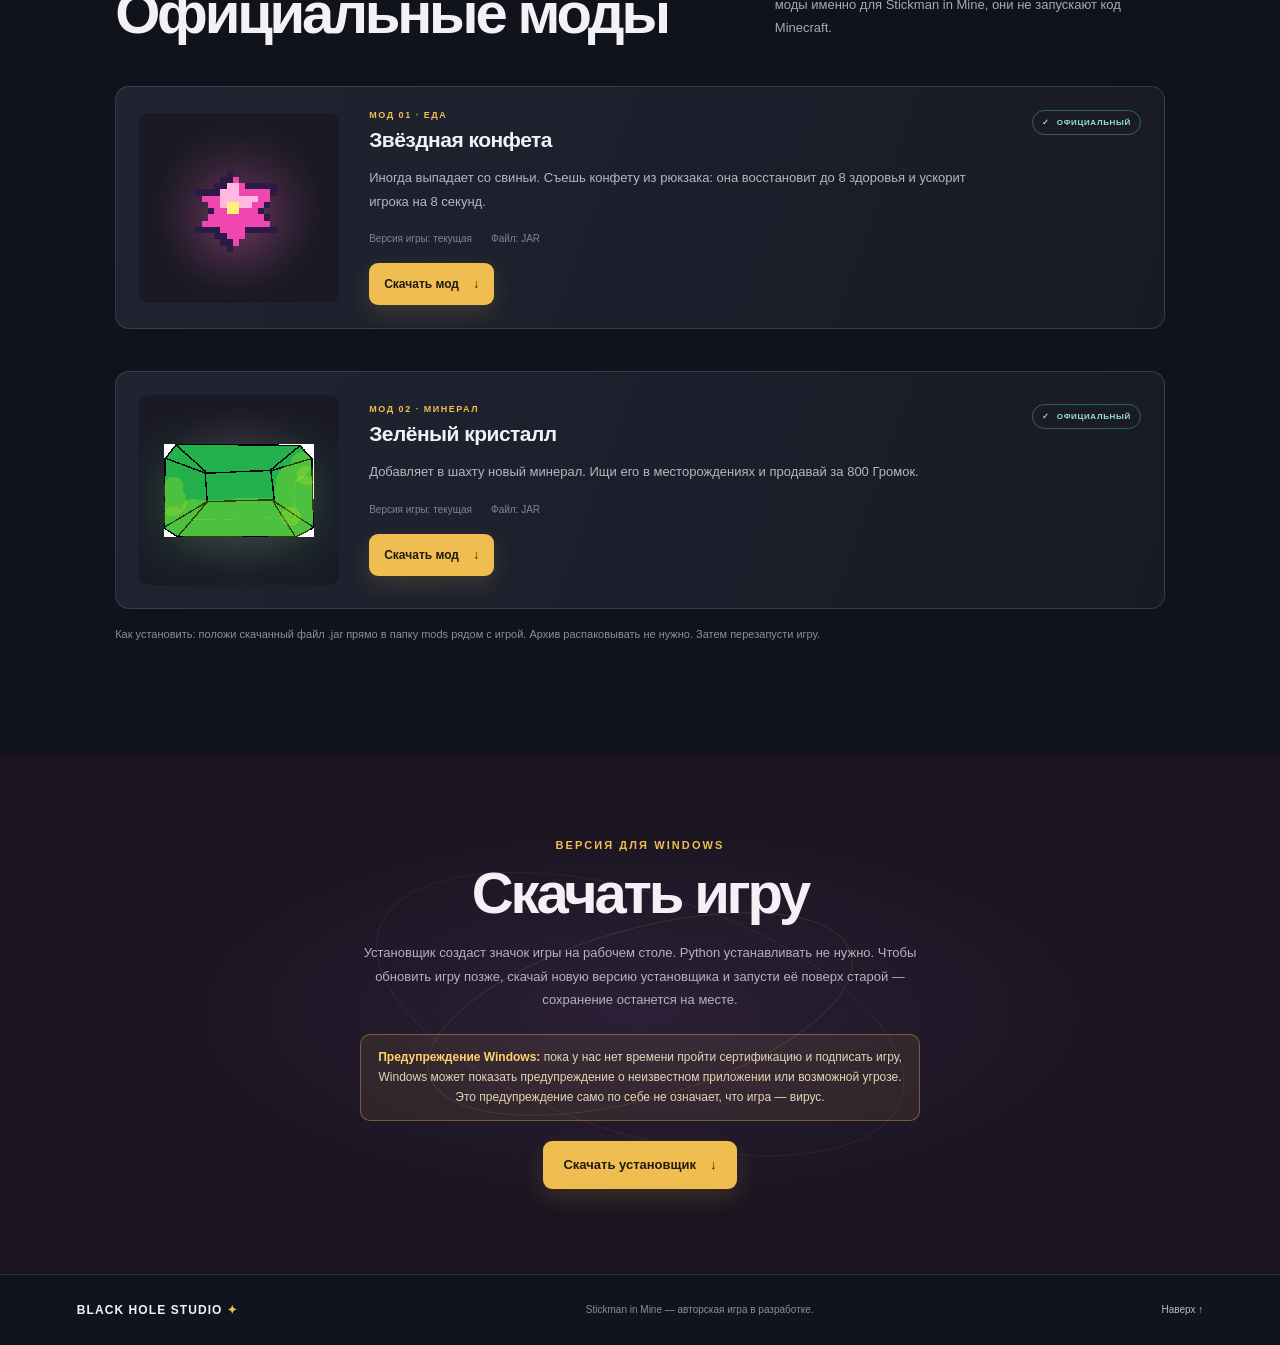
==== commit 368d7bb9: "Добавлена инструкция подключения по Wi-Fi" ====
--- a/index.html
+++ b/index.html
@@ -18,7 +18,7 @@
     <button class="menu-button" type="button" aria-expanded="false" aria-controls="main-nav">Меню</button>
     <nav id="main-nav" class="nav">
       <a href="#about">Об игре</a>
-      <a href="#features">Что внутри</a>
+      <a href="#features">Что внутри</a><a href="#multiplayer">По Wi-Fi</a>
       <a href="#mods">Официальные моды</a>
       <a class="nav-play" href="play/">Играть в браузере</a>
       <a class="nav-download" href="#download">Скачать игру</a>
@@ -84,7 +84,7 @@
       </div>
     </section>
 
-    <section class="section mods" id="mods">
+    <section class="section multiplayer" id="multiplayer"><div class="section-heading"><p class="eyebrow">ИГРАЙТЕ ВДВОЁМ</p><h2>Как подключиться по Wi-Fi</h2></div><p class="multiplayer-intro">Для этого способа оба компьютера должны быть подключены к одной Wi-Fi сети. VPN нужно выключить на обоих компьютерах.</p><div class="multiplayer-steps"><article class="multiplayer-step"><span class="step-number">01</span><h3>Первый игрок создаёт игру</h3><ol><li>Запусти игру и выбери «2 игрока».</li><li>Введи свой ник и пароль, затем нажми «Создать игру».</li><li>Когда игра откроется, нажми <kbd>T</kbd>. В чате появится Wi-Fi адрес с портом.</li><li>Отправь другу адрес целиком. Например: <code>192.168.1.25:44121</code>.</li></ol></article><article class="multiplayer-step"><span class="step-number">02</span><h3>Второй игрок подключается</h3><ol><li>Запусти игру и выбери «2 игрока», затем «Подключиться».</li><li>Введи весь адрес друга в поле «Адрес сервера», включая цифры после двоеточия.</li><li>Введи свой ник и пароль и нажми «Подключиться».</li></ol></article></div><aside class="multiplayer-note"><strong>Важно</strong><p>Одного порта <code>44121</code> недостаточно: другу нужен полный адрес из чата, например <code>192.168.1.25:44121</code>. Если Windows спросит про брандмауэр, попроси взрослого разрешить игре доступ к частной сети.</p></aside></section><section class="section mods" id="mods">
       <div class="mods-head">
         <div class="section-heading">
           <p class="eyebrow">СОЗДАНО ДЛЯ STICKMAN IN MINE</p>
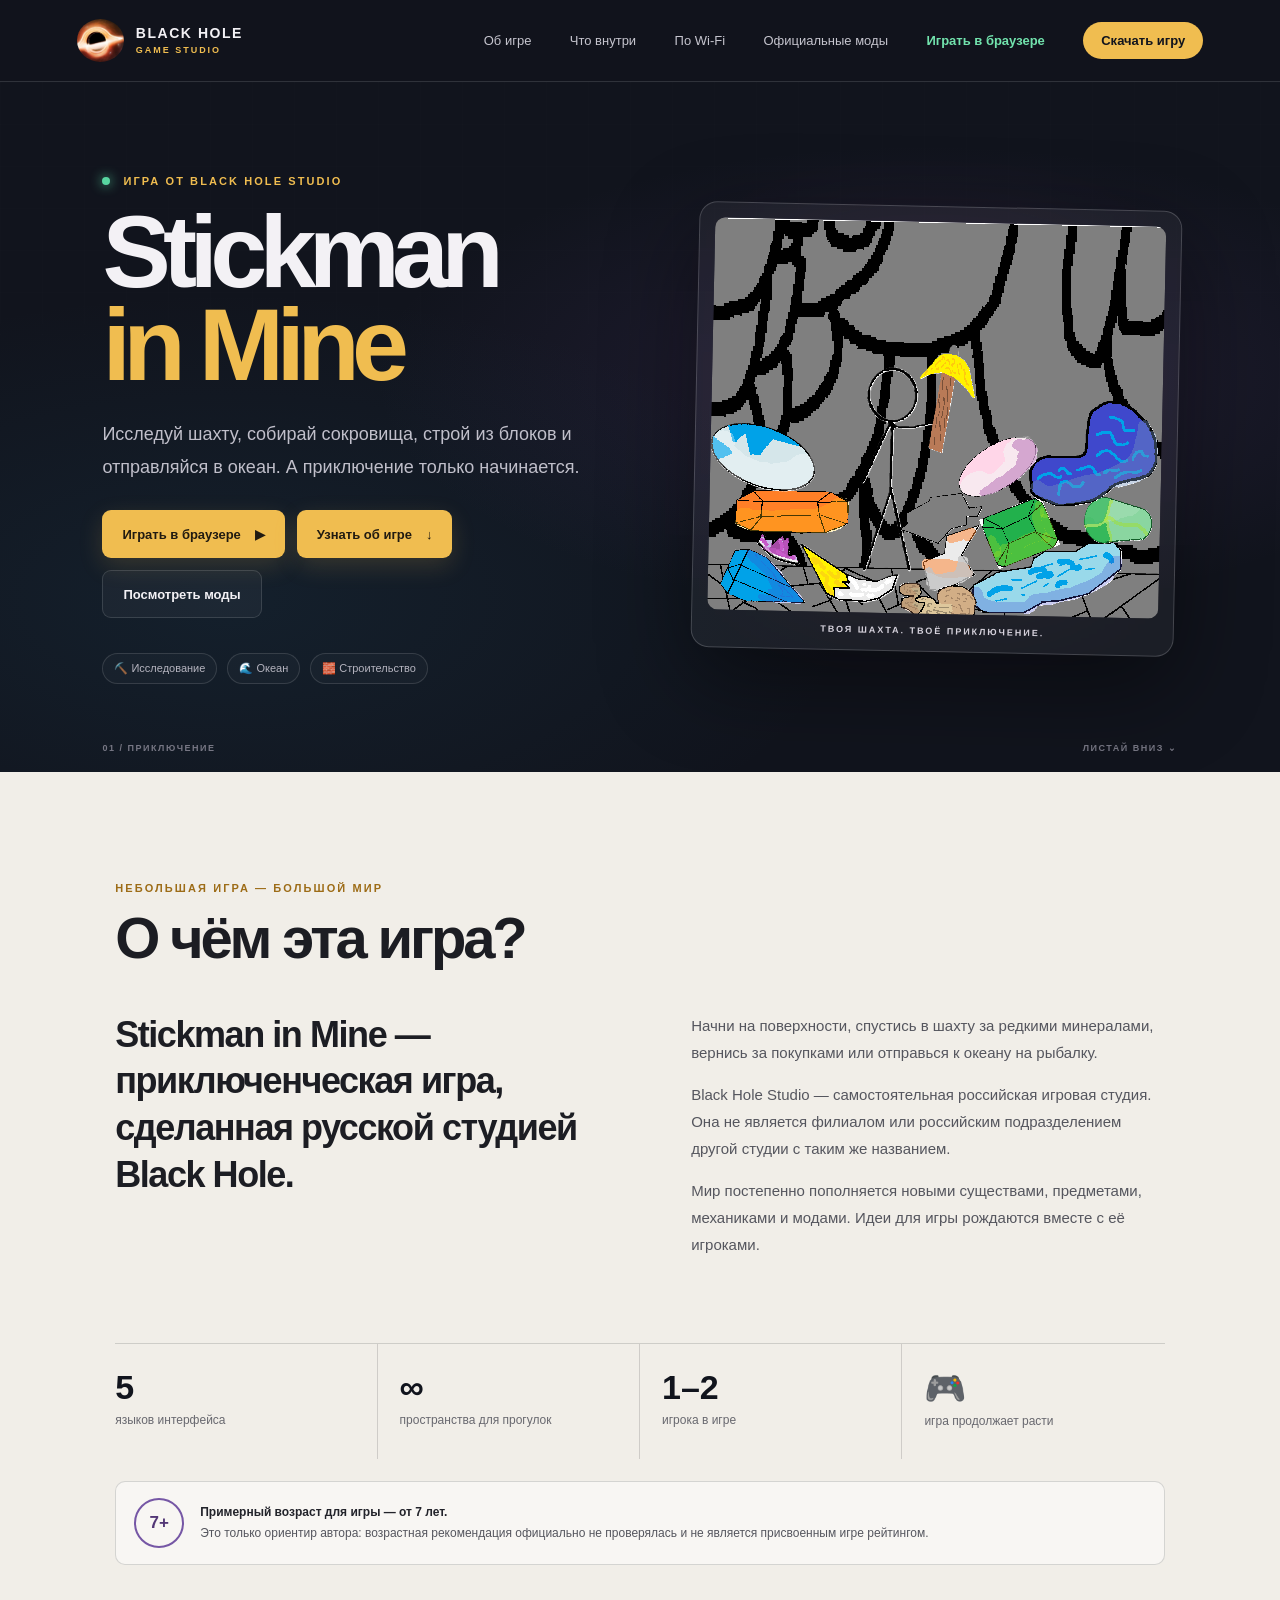
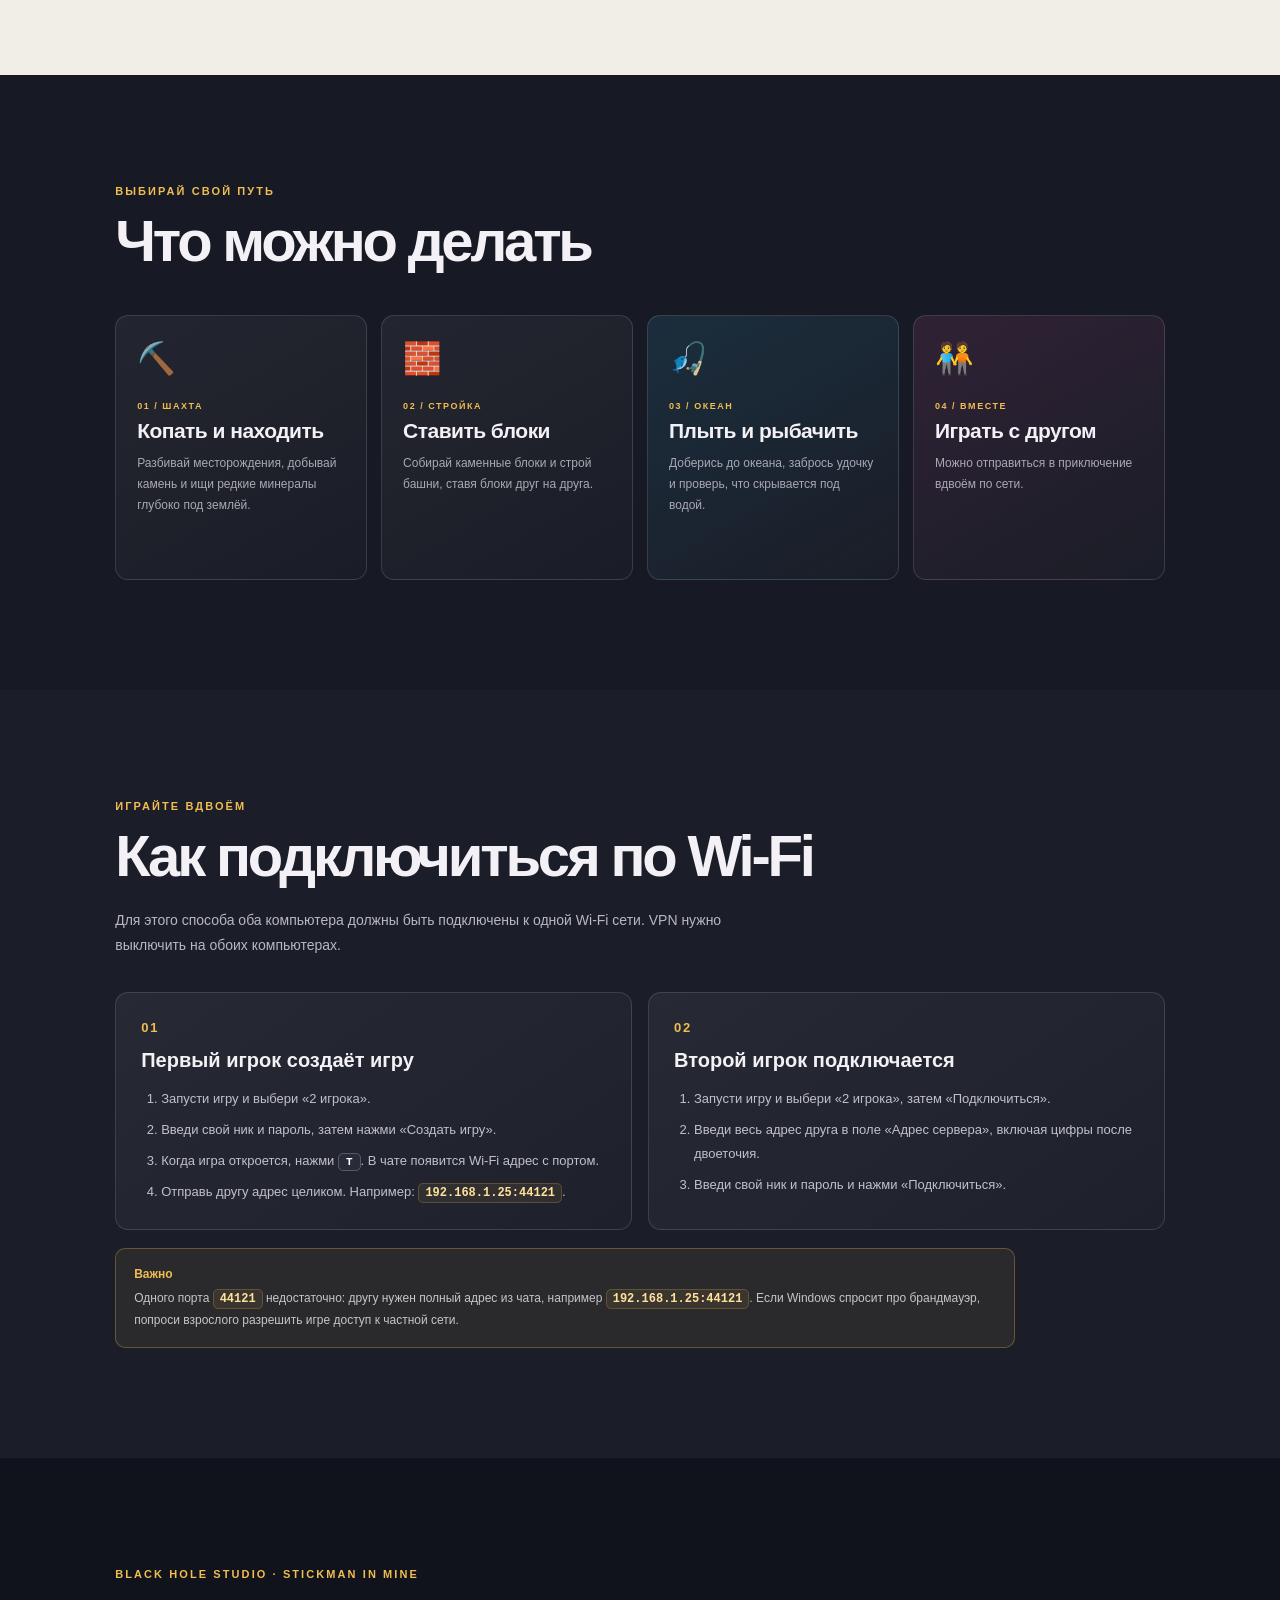
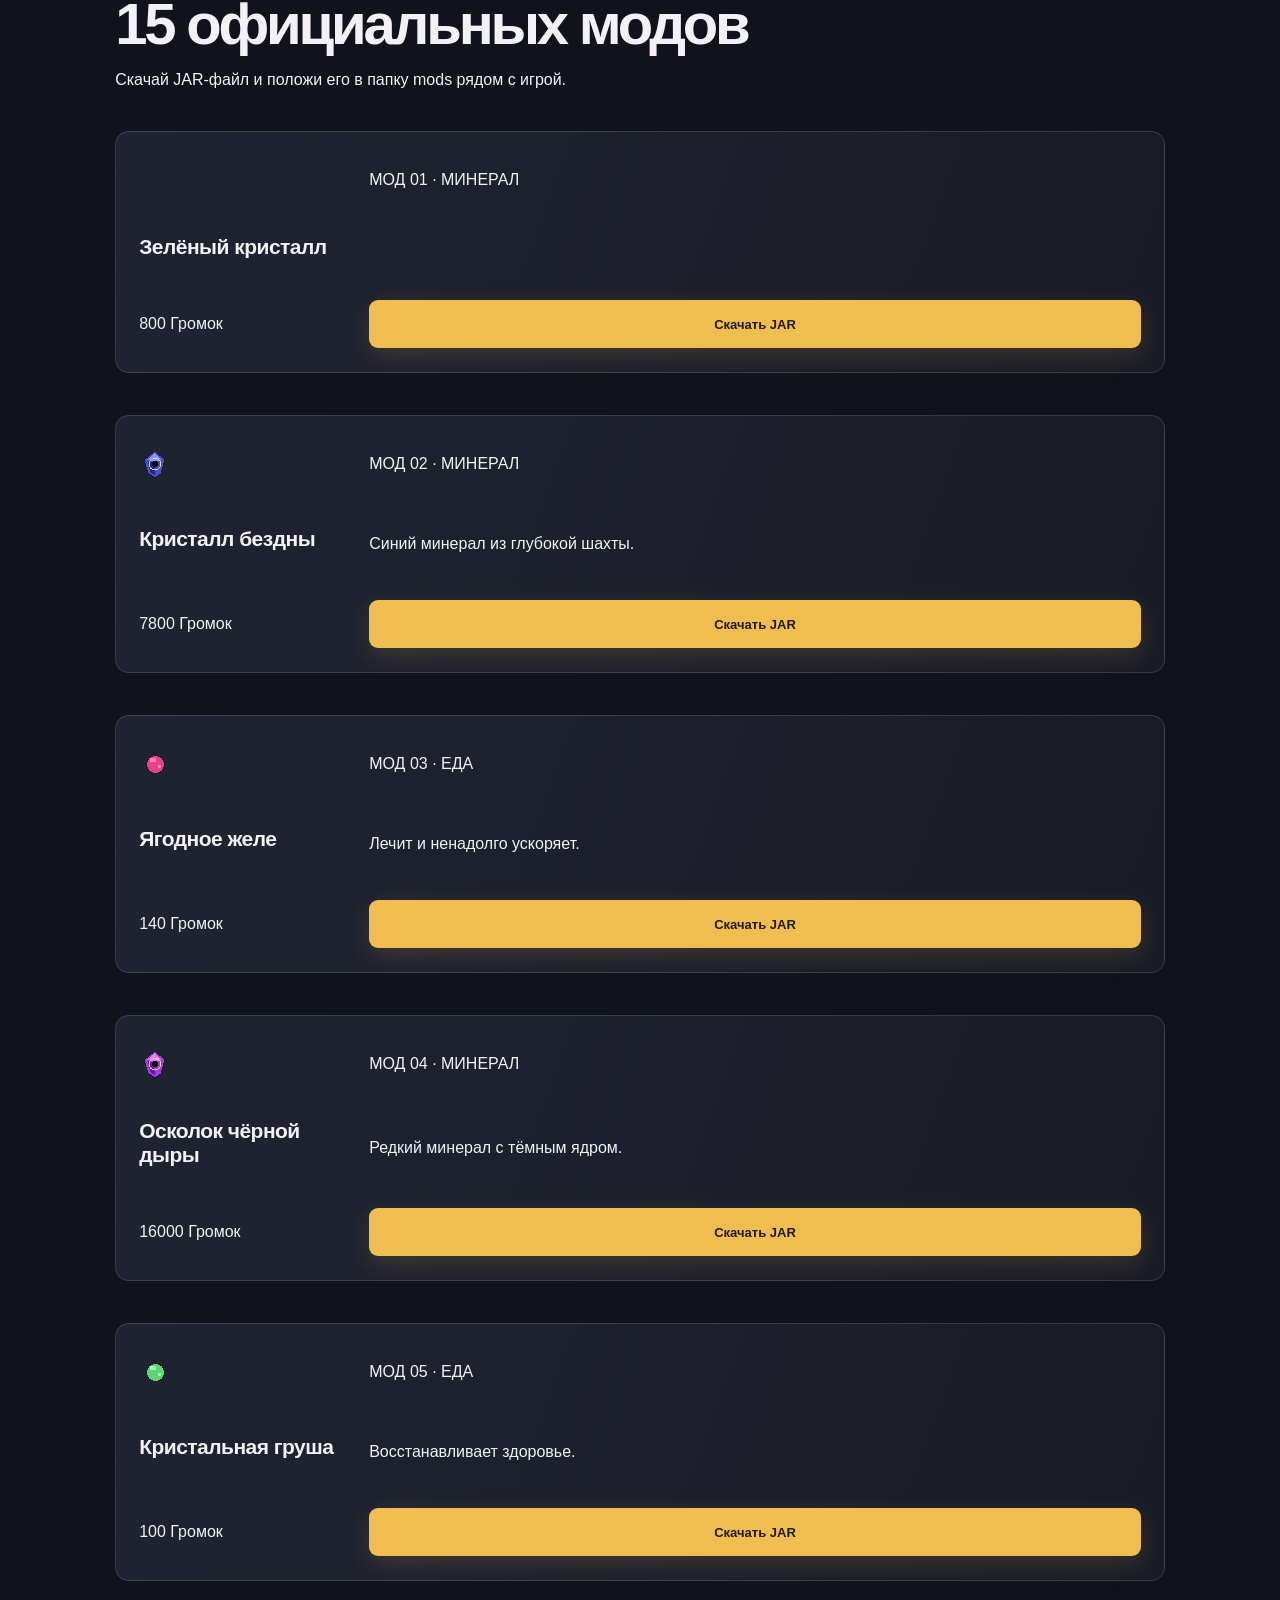
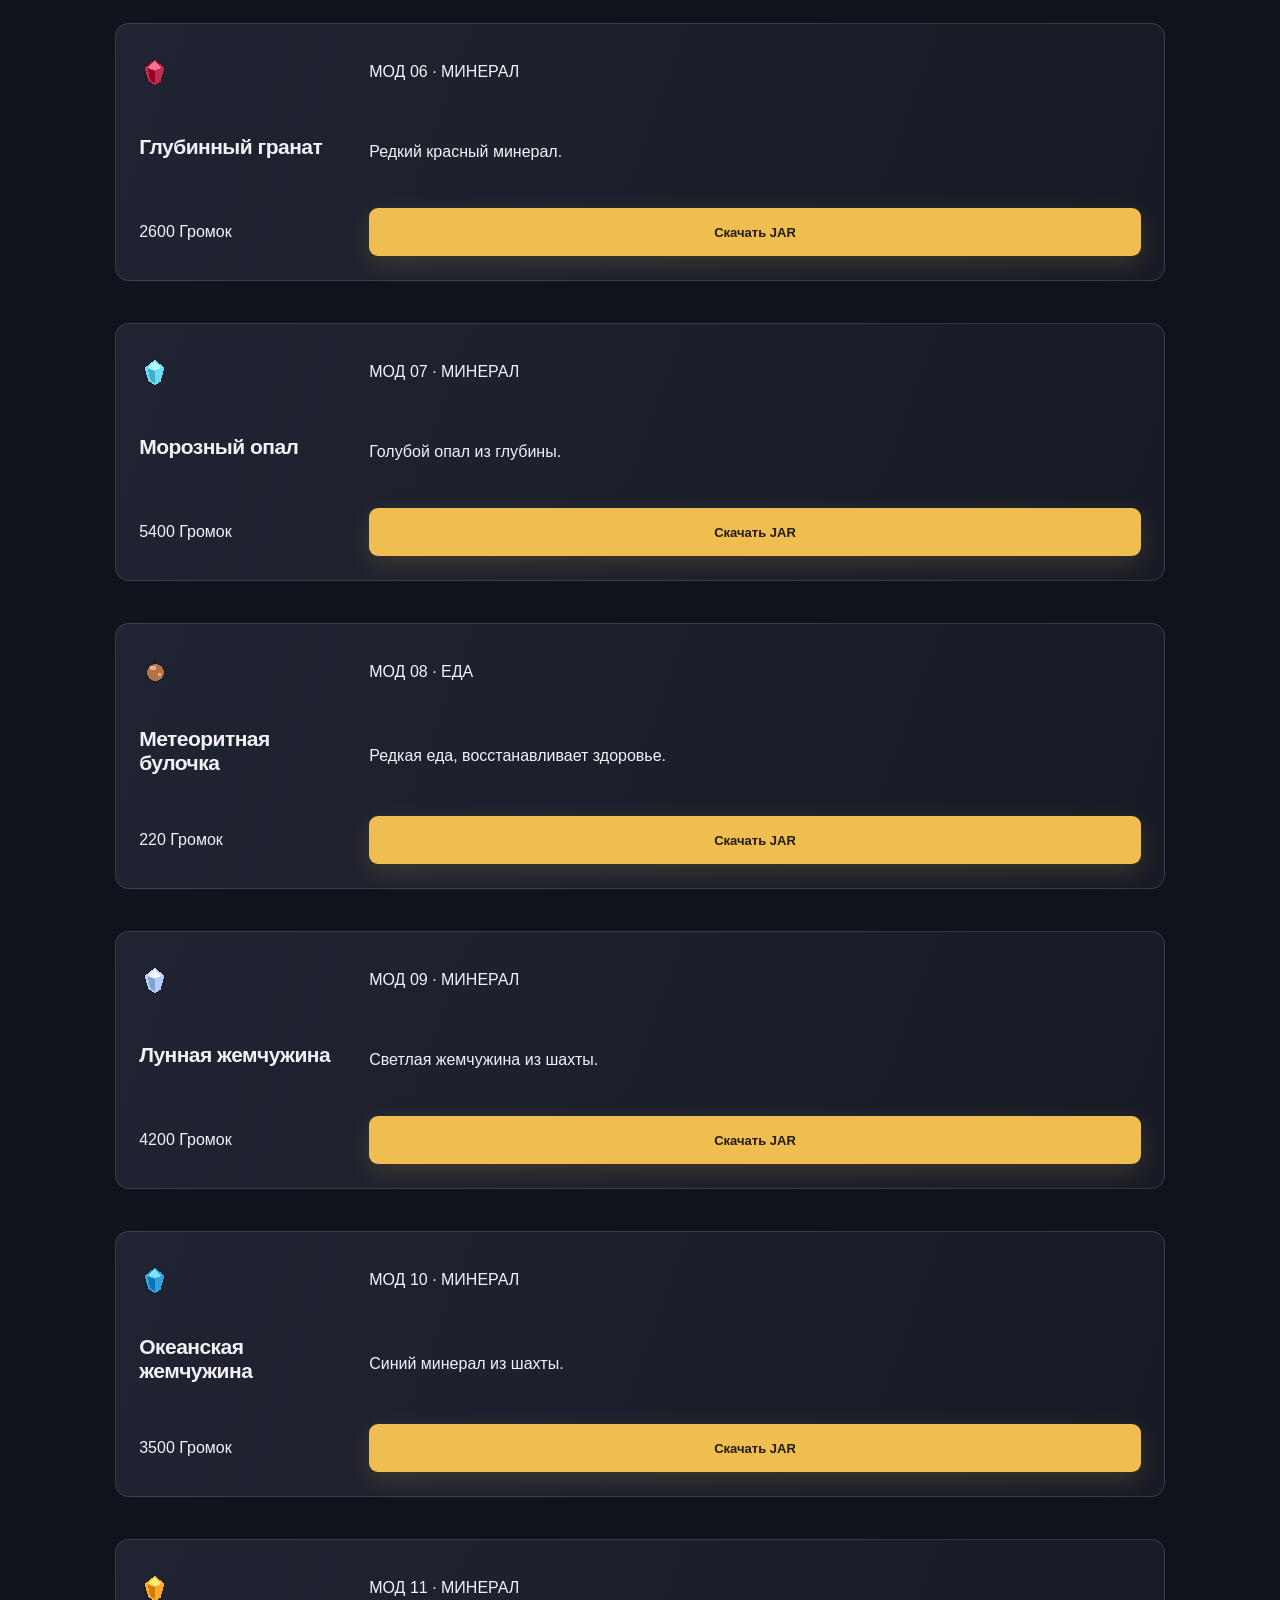
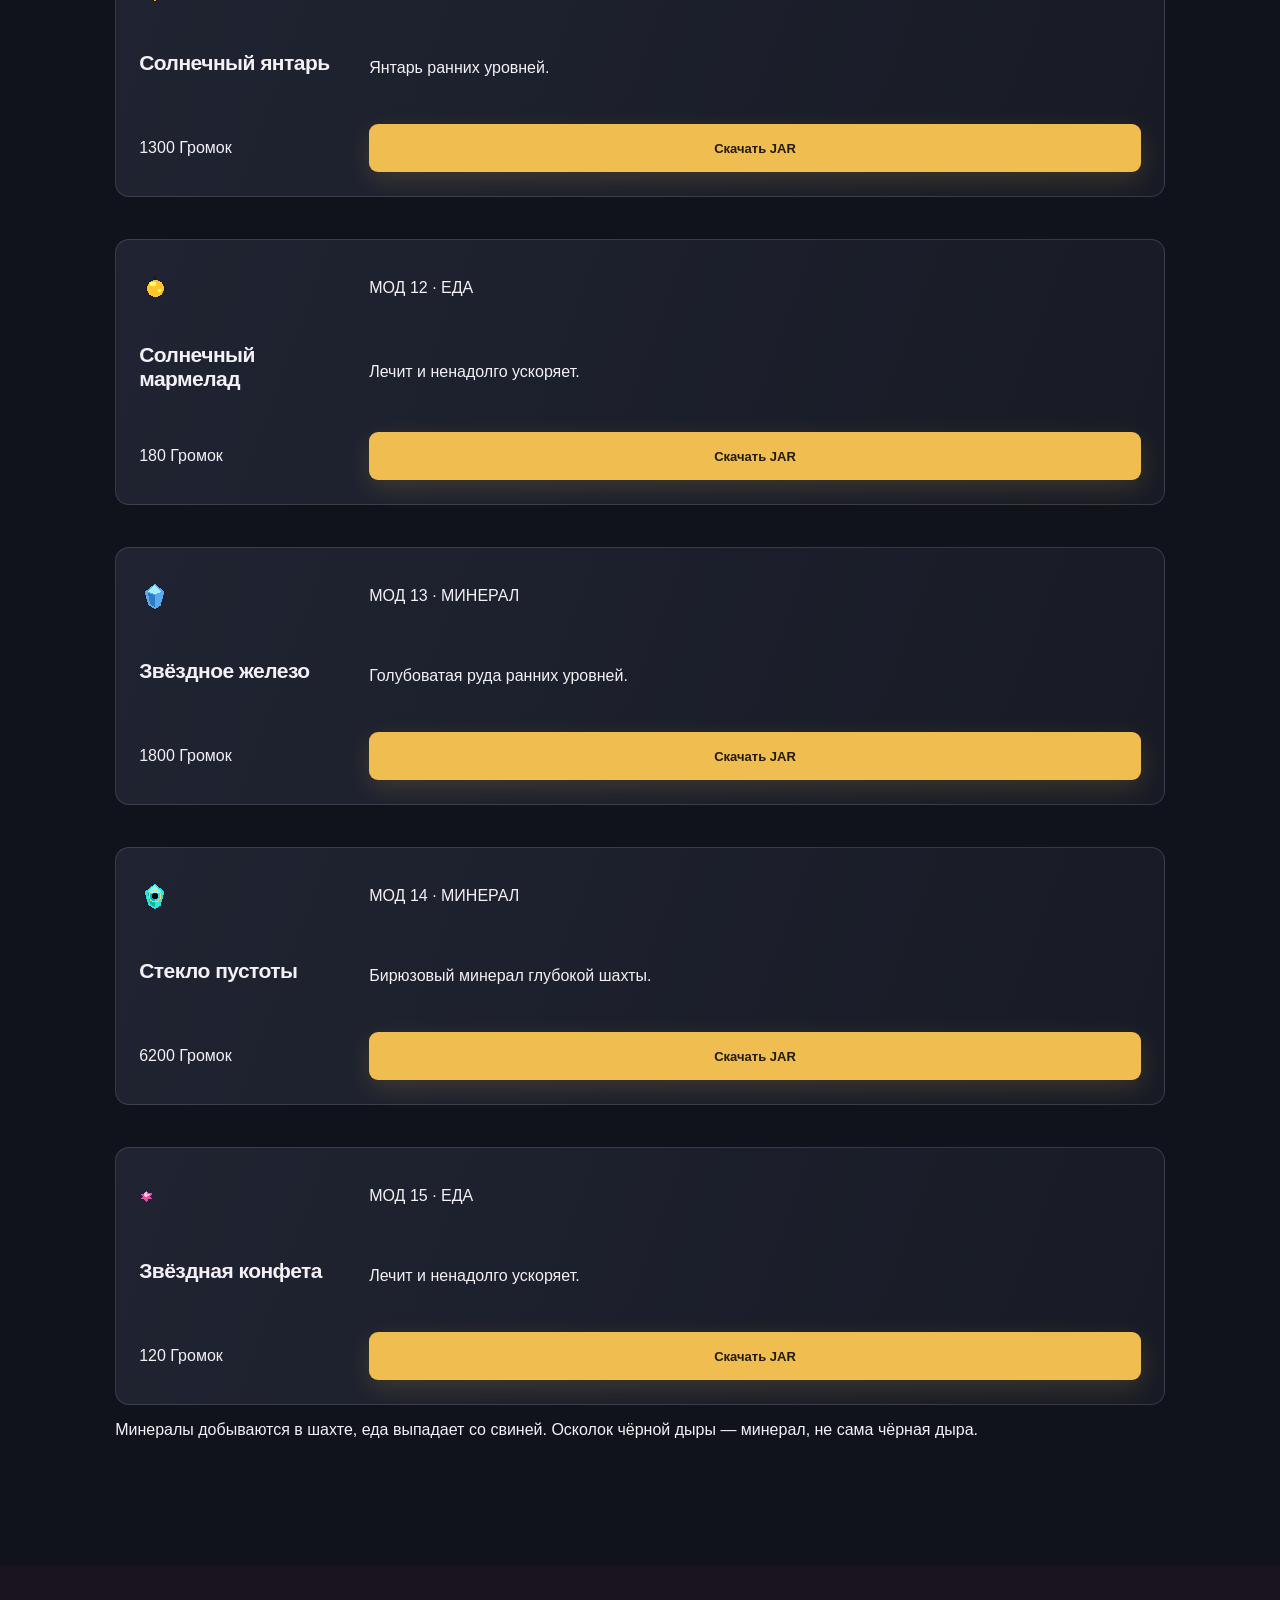
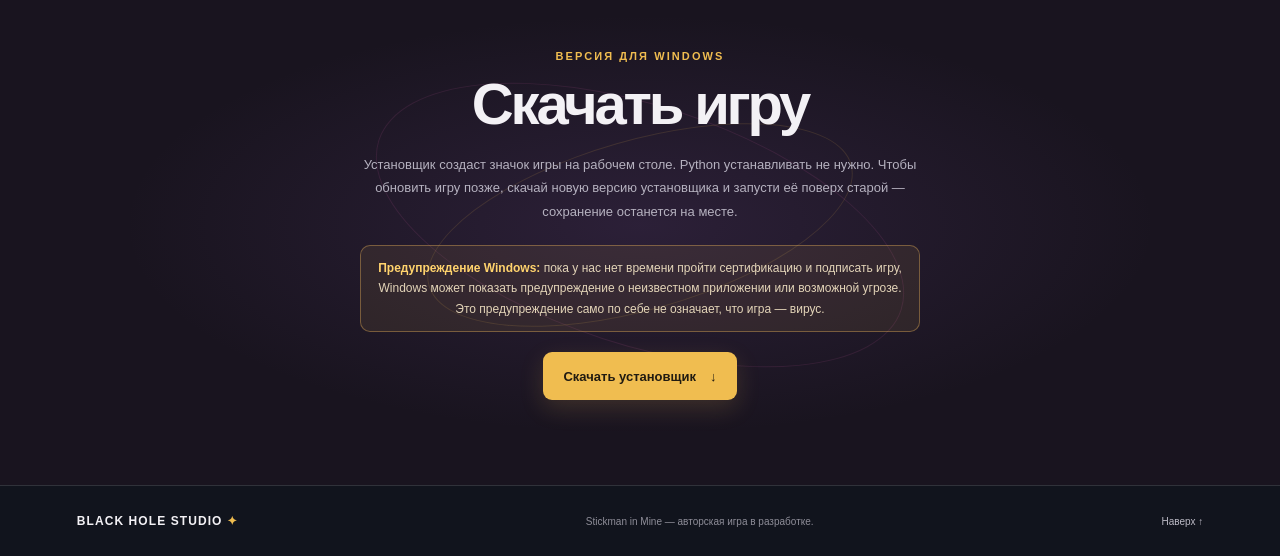
==== commit 4f275171: "Добавлен каталог 15 официальных модов Removed the section about official mods for Stickman in Mine, " ====
--- a/index.html
+++ b/index.html
@@ -84,34 +84,7 @@
       </div>
     </section>
 
-    <section class="section multiplayer" id="multiplayer"><div class="section-heading"><p class="eyebrow">ИГРАЙТЕ ВДВОЁМ</p><h2>Как подключиться по Wi-Fi</h2></div><p class="multiplayer-intro">Для этого способа оба компьютера должны быть подключены к одной Wi-Fi сети. VPN нужно выключить на обоих компьютерах.</p><div class="multiplayer-steps"><article class="multiplayer-step"><span class="step-number">01</span><h3>Первый игрок создаёт игру</h3><ol><li>Запусти игру и выбери «2 игрока».</li><li>Введи свой ник и пароль, затем нажми «Создать игру».</li><li>Когда игра откроется, нажми <kbd>T</kbd>. В чате появится Wi-Fi адрес с портом.</li><li>Отправь другу адрес целиком. Например: <code>192.168.1.25:44121</code>.</li></ol></article><article class="multiplayer-step"><span class="step-number">02</span><h3>Второй игрок подключается</h3><ol><li>Запусти игру и выбери «2 игрока», затем «Подключиться».</li><li>Введи весь адрес друга в поле «Адрес сервера», включая цифры после двоеточия.</li><li>Введи свой ник и пароль и нажми «Подключиться».</li></ol></article></div><aside class="multiplayer-note"><strong>Важно</strong><p>Одного порта <code>44121</code> недостаточно: другу нужен полный адрес из чата, например <code>192.168.1.25:44121</code>. Если Windows спросит про брандмауэр, попроси взрослого разрешить игре доступ к частной сети.</p></aside></section><section class="section mods" id="mods">
-      <div class="mods-head">
-        <div class="section-heading">
-          <p class="eyebrow">СОЗДАНО ДЛЯ STICKMAN IN MINE</p>
-          <h2>Официальные моды</h2>
-        </div>
-        <p class="mods-intro">Моды добавляют в игру новые предметы и возможности. Это моды именно для Stickman in Mine, они не запускают код Minecraft.</p>
-      </div>
-      <article class="mod-card">
-        <div class="mod-art"><img src="assets/mods/star_candy.png" alt="Пиксельная розовая звезда — конфета"></div>
-        <div class="mod-info">
-          <div class="mod-title-line"><div><p class="card-number">МОД 01 · ЕДА</p><h3>Звёздная конфета</h3></div><span class="official-badge"><span>✓</span> ОФИЦИАЛЬНЫЙ</span></div>
-          <p>Иногда выпадает со свиньи. Съешь конфету из рюкзака: она восстановит до 8 здоровья и ускорит игрока на 8 секунд.</p>
-          <div class="mod-meta"><span>Версия игры: текущая</span><span>Файл: JAR</span></div>
-          <a class="button button-primary mod-download" href="downloads/star_candy.jar" download>Скачать мод <span aria-hidden="true">↓</span></a>
-        </div>
-      </article>
-      <article class="mod-card">
-        <div class="mod-art crystal-art"><img src="assets/mods/sample_crystal.png" alt="Зелёный пиксельный кристалл"></div>
-        <div class="mod-info">
-          <div class="mod-title-line"><div><p class="card-number">МОД 02 · МИНЕРАЛ</p><h3>Зелёный кристалл</h3></div><span class="official-badge"><span>✓</span> ОФИЦИАЛЬНЫЙ</span></div>
-          <p>Добавляет в шахту новый минерал. Ищи его в месторождениях и продавай за 800 Громок.</p>
-          <div class="mod-meta"><span>Версия игры: текущая</span><span>Файл: JAR</span></div>
-          <a class="button button-primary mod-download" href="downloads/green_crystal.jar" download>Скачать мод <span aria-hidden="true">↓</span></a>
-        </div>
-      </article>
-      <p class="mods-note">Как установить: положи скачанный файл .jar прямо в папку mods рядом с игрой. Архив распаковывать не нужно. Затем перезапусти игру.</p>
-    </section>
+    <section class="section multiplayer" id="multiplayer"><div class="section-heading"><p class="eyebrow">ИГРАЙТЕ ВДВОЁМ</p><h2>Как подключиться по Wi-Fi</h2></div><p class="multiplayer-intro">Для этого способа оба компьютера должны быть подключены к одной Wi-Fi сети. VPN нужно выключить на обоих компьютерах.</p><div class="multiplayer-steps"><article class="multiplayer-step"><span class="step-number">01</span><h3>Первый игрок создаёт игру</h3><ol><li>Запусти игру и выбери «2 игрока».</li><li>Введи свой ник и пароль, затем нажми «Создать игру».</li><li>Когда игра откроется, нажми <kbd>T</kbd>. В чате появится Wi-Fi адрес с портом.</li><li>Отправь другу адрес целиком. Например: <code>192.168.1.25:44121</code>.</li></ol></article><article class="multiplayer-step"><span class="step-number">02</span><h3>Второй игрок подключается</h3><ol><li>Запусти игру и выбери «2 игрока», затем «Подключиться».</li><li>Введи весь адрес друга в поле «Адрес сервера», включая цифры после двоеточия.</li><li>Введи свой ник и пароль и нажми «Подключиться».</li></ol></article></div><aside class="multiplayer-note"><strong>Важно</strong><p>Одного порта <code>44121</code> недостаточно: другу нужен полный адрес из чата, например <code>192.168.1.25:44121</code>. Если Windows спросит про брандмауэр, попроси взрослого разрешить игре доступ к частной сети.</p></aside></section><section class="section mods" id="mods"><div class="section-heading"><p class="eyebrow">BLACK HOLE STUDIO · STICKMAN IN MINE</p><h2>15 официальных модов</h2><p>Скачай JAR-файл и положи его в папку mods рядом с игрой.</p></div><div class="mods-grid"><article class="mod-card"><img src="assets/mods/green_crystal_official.png" alt=""><p>МОД 01 · МИНЕРАЛ</p><h3>Зелёный кристалл</h3><p></p><p>800 Громок</p><a class="button button-primary" href="downloads/green_crystal.jar" download>Скачать JAR</a></article><article class="mod-card"><img src="assets/mods/mod_abyss_crystal.png" alt=""><p>МОД 02 · МИНЕРАЛ</p><h3>Кристалл бездны</h3><p>Синий минерал из глубокой шахты.</p><p>7800 Громок</p><a class="button button-primary" href="downloads/mod_abyss_crystal.jar" download>Скачать JAR</a></article><article class="mod-card"><img src="assets/mods/mod_berry_jelly.png" alt=""><p>МОД 03 · ЕДА</p><h3>Ягодное желе</h3><p>Лечит и ненадолго ускоряет.</p><p>140 Громок</p><a class="button button-primary" href="downloads/mod_berry_jelly.jar" download>Скачать JAR</a></article><article class="mod-card"><img src="assets/mods/mod_black_hole_shard.png" alt=""><p>МОД 04 · МИНЕРАЛ</p><h3>Осколок чёрной дыры</h3><p>Редкий минерал с тёмным ядром.</p><p>16000 Громок</p><a class="button button-primary" href="downloads/mod_black_hole_shard.jar" download>Скачать JAR</a></article><article class="mod-card"><img src="assets/mods/mod_crystal_pear.png" alt=""><p>МОД 05 · ЕДА</p><h3>Кристальная груша</h3><p>Восстанавливает здоровье.</p><p>100 Громок</p><a class="button button-primary" href="downloads/mod_crystal_pear.jar" download>Скачать JAR</a></article><article class="mod-card"><img src="assets/mods/mod_deep_garnet.png" alt=""><p>МОД 06 · МИНЕРАЛ</p><h3>Глубинный гранат</h3><p>Редкий красный минерал.</p><p>2600 Громок</p><a class="button button-primary" href="downloads/mod_deep_garnet.jar" download>Скачать JAR</a></article><article class="mod-card"><img src="assets/mods/mod_frost_opal.png" alt=""><p>МОД 07 · МИНЕРАЛ</p><h3>Морозный опал</h3><p>Голубой опал из глубины.</p><p>5400 Громок</p><a class="button button-primary" href="downloads/mod_frost_opal.jar" download>Скачать JAR</a></article><article class="mod-card"><img src="assets/mods/mod_meteor_bun.png" alt=""><p>МОД 08 · ЕДА</p><h3>Метеоритная булочка</h3><p>Редкая еда, восстанавливает здоровье.</p><p>220 Громок</p><a class="button button-primary" href="downloads/mod_meteor_bun.jar" download>Скачать JAR</a></article><article class="mod-card"><img src="assets/mods/mod_moon_pearl.png" alt=""><p>МОД 09 · МИНЕРАЛ</p><h3>Лунная жемчужина</h3><p>Светлая жемчужина из шахты.</p><p>4200 Громок</p><a class="button button-primary" href="downloads/mod_moon_pearl.jar" download>Скачать JAR</a></article><article class="mod-card"><img src="assets/mods/mod_ocean_pearl.png" alt=""><p>МОД 10 · МИНЕРАЛ</p><h3>Океанская жемчужина</h3><p>Синий минерал из шахты.</p><p>3500 Громок</p><a class="button button-primary" href="downloads/mod_ocean_pearl.jar" download>Скачать JAR</a></article><article class="mod-card"><img src="assets/mods/mod_solar_amber.png" alt=""><p>МОД 11 · МИНЕРАЛ</p><h3>Солнечный янтарь</h3><p>Янтарь ранних уровней.</p><p>1300 Громок</p><a class="button button-primary" href="downloads/mod_solar_amber.jar" download>Скачать JAR</a></article><article class="mod-card"><img src="assets/mods/mod_solar_marmalade.png" alt=""><p>МОД 12 · ЕДА</p><h3>Солнечный мармелад</h3><p>Лечит и ненадолго ускоряет.</p><p>180 Громок</p><a class="button button-primary" href="downloads/mod_solar_marmalade.jar" download>Скачать JAR</a></article><article class="mod-card"><img src="assets/mods/mod_star_iron.png" alt=""><p>МОД 13 · МИНЕРАЛ</p><h3>Звёздное железо</h3><p>Голубоватая руда ранних уровней.</p><p>1800 Громок</p><a class="button button-primary" href="downloads/mod_star_iron.jar" download>Скачать JAR</a></article><article class="mod-card"><img src="assets/mods/mod_void_glass.png" alt=""><p>МОД 14 · МИНЕРАЛ</p><h3>Стекло пустоты</h3><p>Бирюзовый минерал глубокой шахты.</p><p>6200 Громок</p><a class="button button-primary" href="downloads/mod_void_glass.jar" download>Скачать JAR</a></article><article class="mod-card"><img src="assets/mods/star_candy.png" alt=""><p>МОД 15 · ЕДА</p><h3>Звёздная конфета</h3><p>Лечит и ненадолго ускоряет.</p><p>120 Громок</p><a class="button button-primary" href="downloads/star_candy.jar" download>Скачать JAR</a></article></div><p>Минералы добываются в шахте, еда выпадает со свиней. Осколок чёрной дыры — минерал, не сама чёрная дыра.</p></section>
 
     <section class="download-section" id="download">
       <div class="download-orbit orbit-one"></div><div class="download-orbit orbit-two"></div>
--- a/style.css
+++ b/style.css
@@ -145,3 +145,22 @@
 @media (prefers-reduced-motion: reduce) {
   *, *::before, *::after { scroll-behavior: auto !important; transition-duration: .01ms !important; }
 }
+
+
+/* Wi-Fi multiplayer guide */
+.feature-link { display:inline-block; margin-top:15px; color:#f0bd50; font-size:11px; font-weight:800; }
+.feature-link:hover { color:#ffe19b; }
+.multiplayer { background:#1b1e29; }
+.multiplayer-intro { max-width:650px; margin:20px 0 0; color:#b8b7c2; font-size:14px; line-height:1.8; }
+.multiplayer-steps { margin-top:34px; display:grid; grid-template-columns:repeat(2,minmax(0,1fr)); gap:16px; }
+.multiplayer-step { padding:25px; border:1px solid var(--line); border-radius:13px; background:linear-gradient(145deg,rgba(255,255,255,.055),rgba(255,255,255,.015)); }
+.step-number { color:var(--gold); font:700 13px 'Space Grotesk',sans-serif; letter-spacing:.14em; }
+.multiplayer-step h3 { margin:13px 0 15px; font:700 20px 'Space Grotesk',sans-serif; }
+.multiplayer-step ol { margin:0; padding-left:20px; color:#c1c0ca; font-size:13px; line-height:1.85; }
+.multiplayer-step li + li { margin-top:7px; }
+.multiplayer-step code,.multiplayer-note code { padding:2px 6px; border:1px solid rgba(240,189,80,.22); border-radius:5px; background:rgba(240,189,80,.08); color:#ffe19b; font:600 12px 'Consolas',monospace; white-space:nowrap; }
+.multiplayer-step kbd { padding:2px 7px; border:1px solid rgba(255,255,255,.22); border-radius:5px; background:#282c38; color:#fff; font:700 11px 'Consolas',monospace; }
+.multiplayer-note { max-width:900px; margin-top:18px; padding:15px 18px; border:1px solid rgba(240,189,80,.3); border-radius:10px; background:rgba(240,189,80,.07); }
+.multiplayer-note strong { color:var(--gold); font-size:12px; }
+.multiplayer-note p { margin:6px 0 0; color:#c7c4cd; font-size:12px; line-height:1.8; }
+@media (max-width:640px) { .multiplayer-steps { grid-template-columns:1fr; } .multiplayer-step { padding:20px; } }
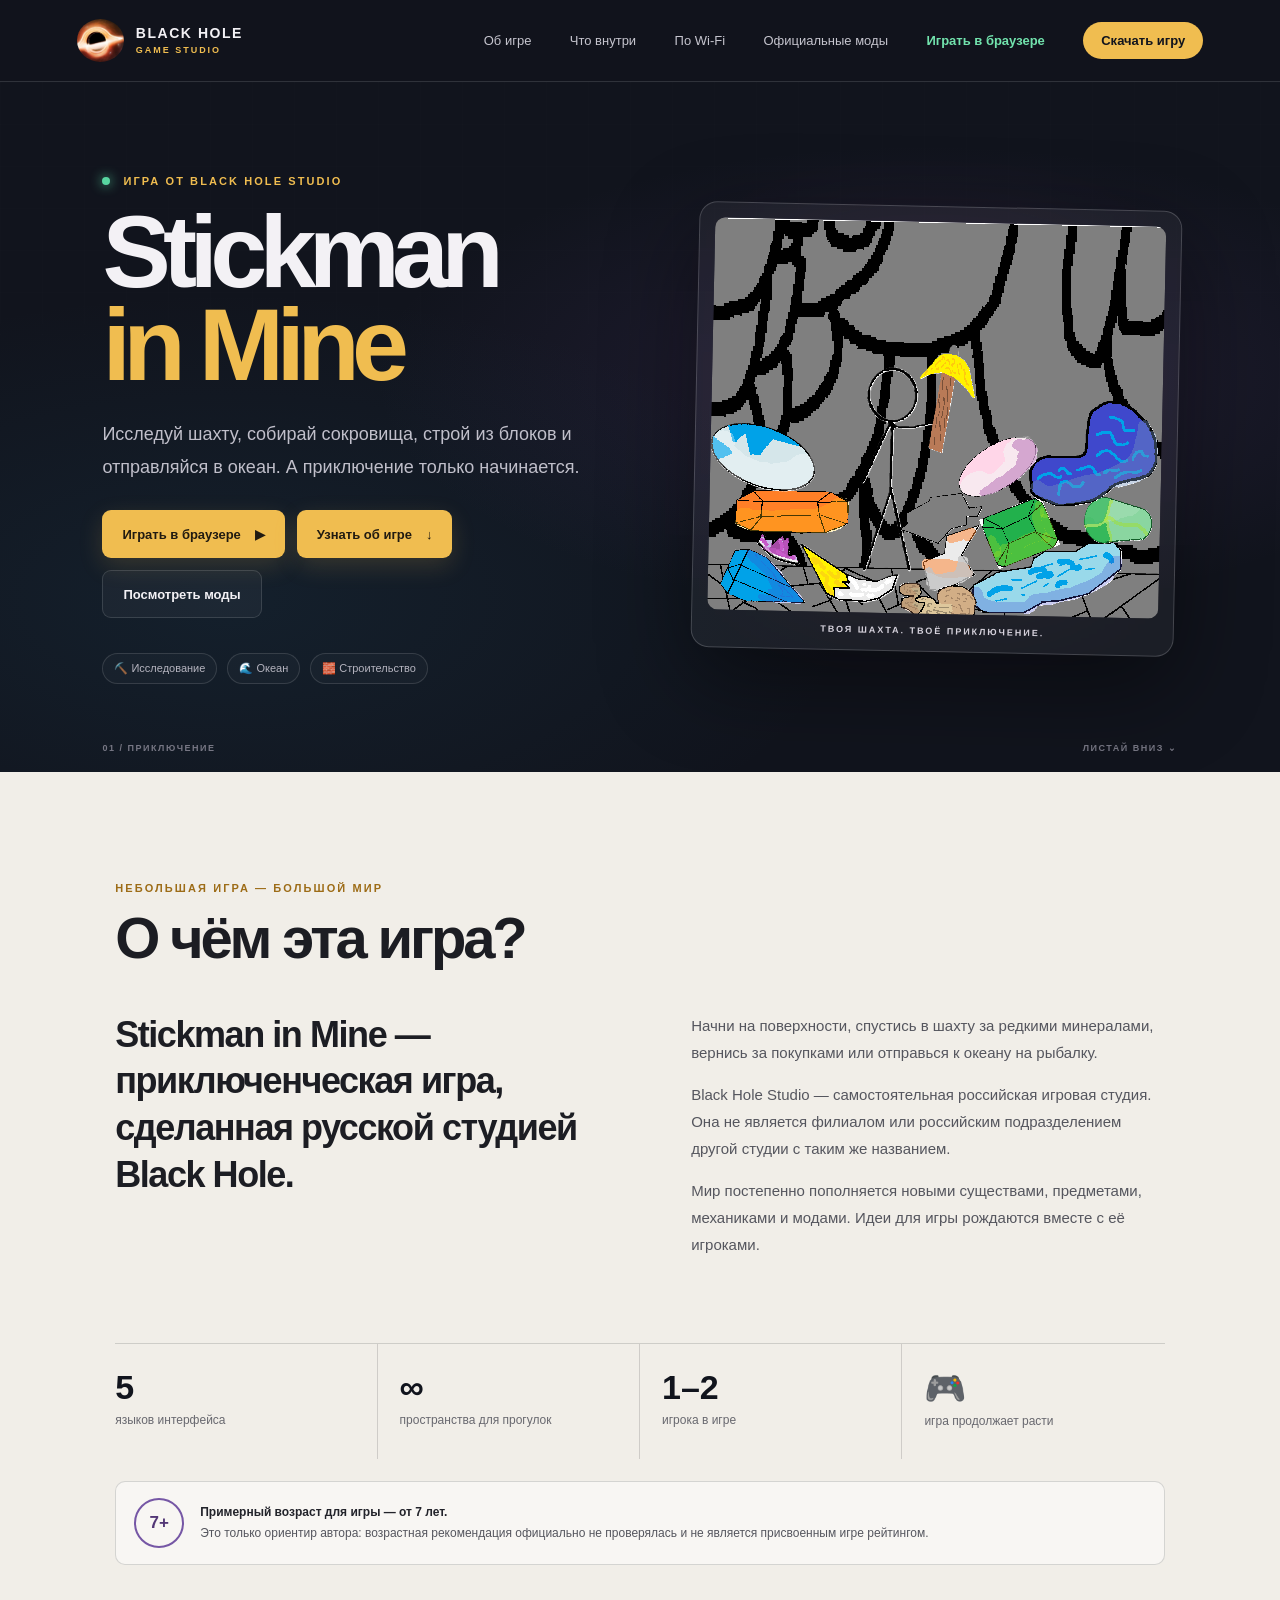
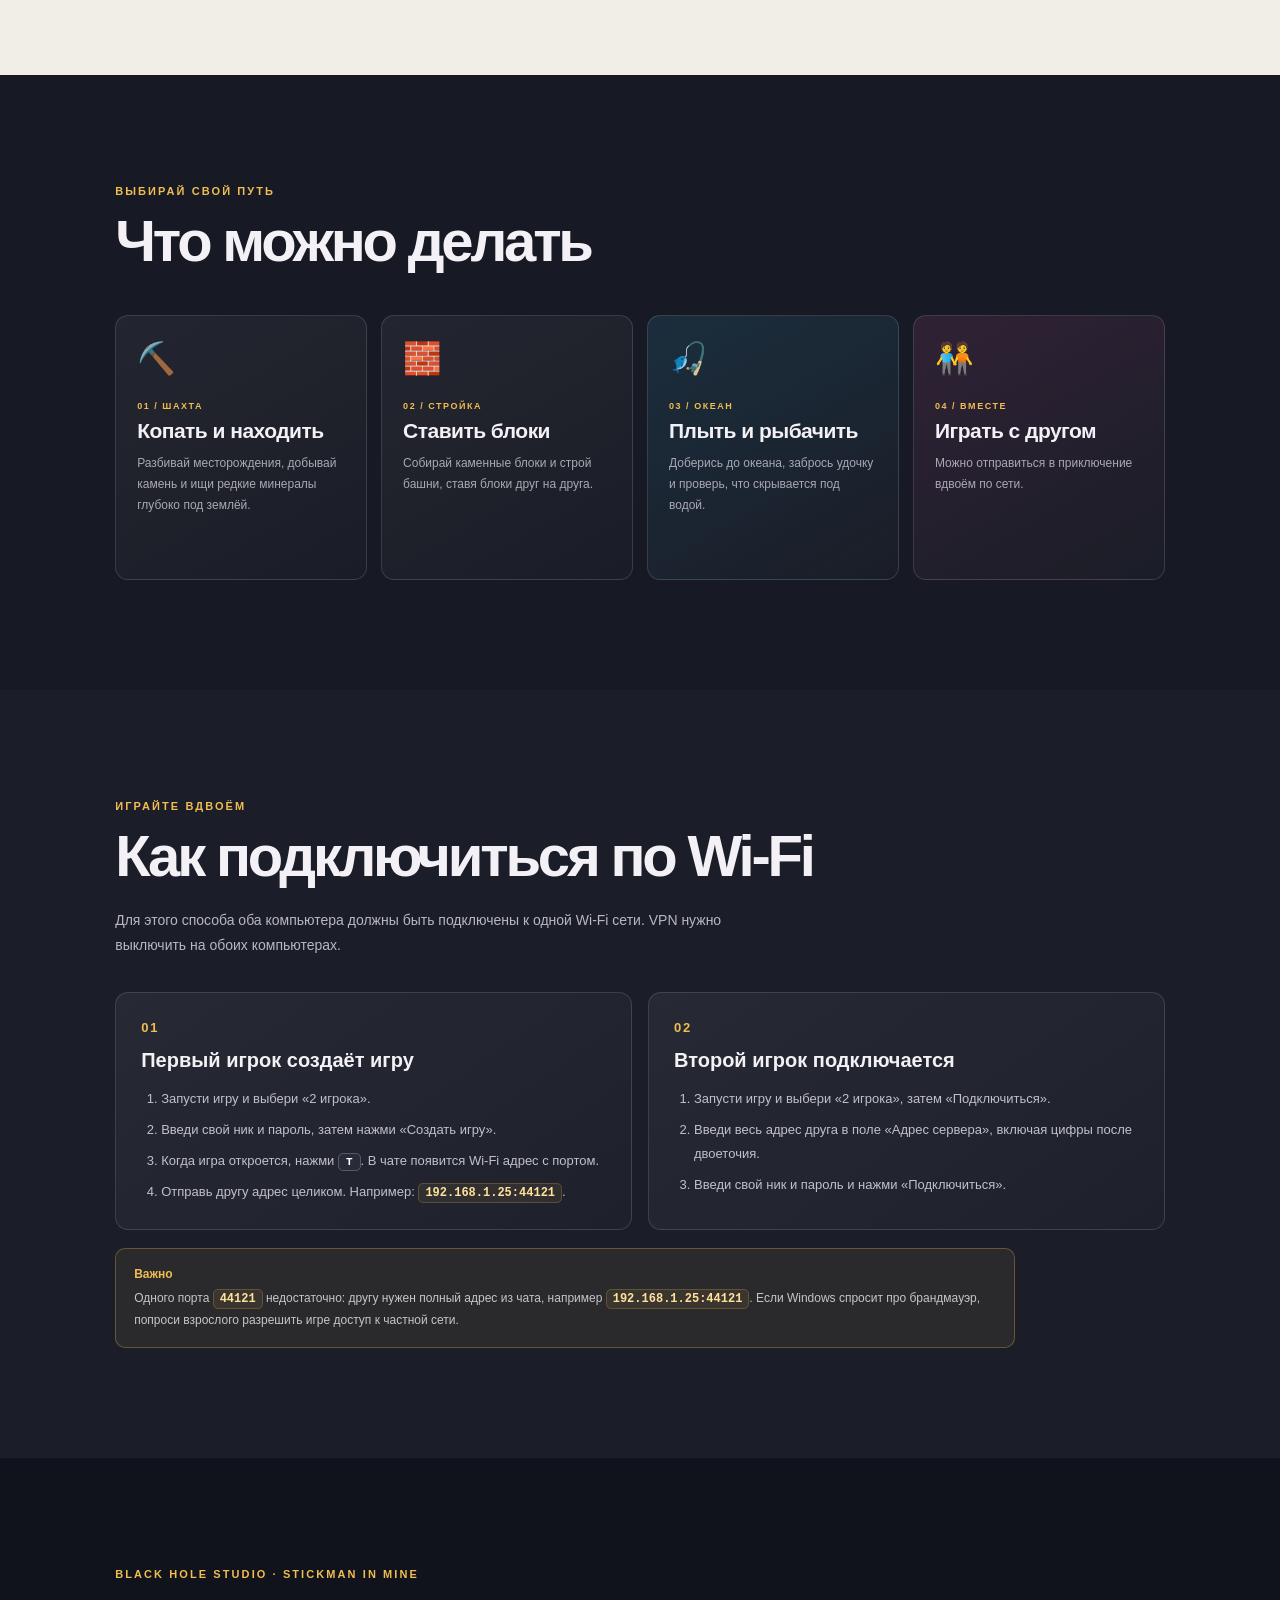
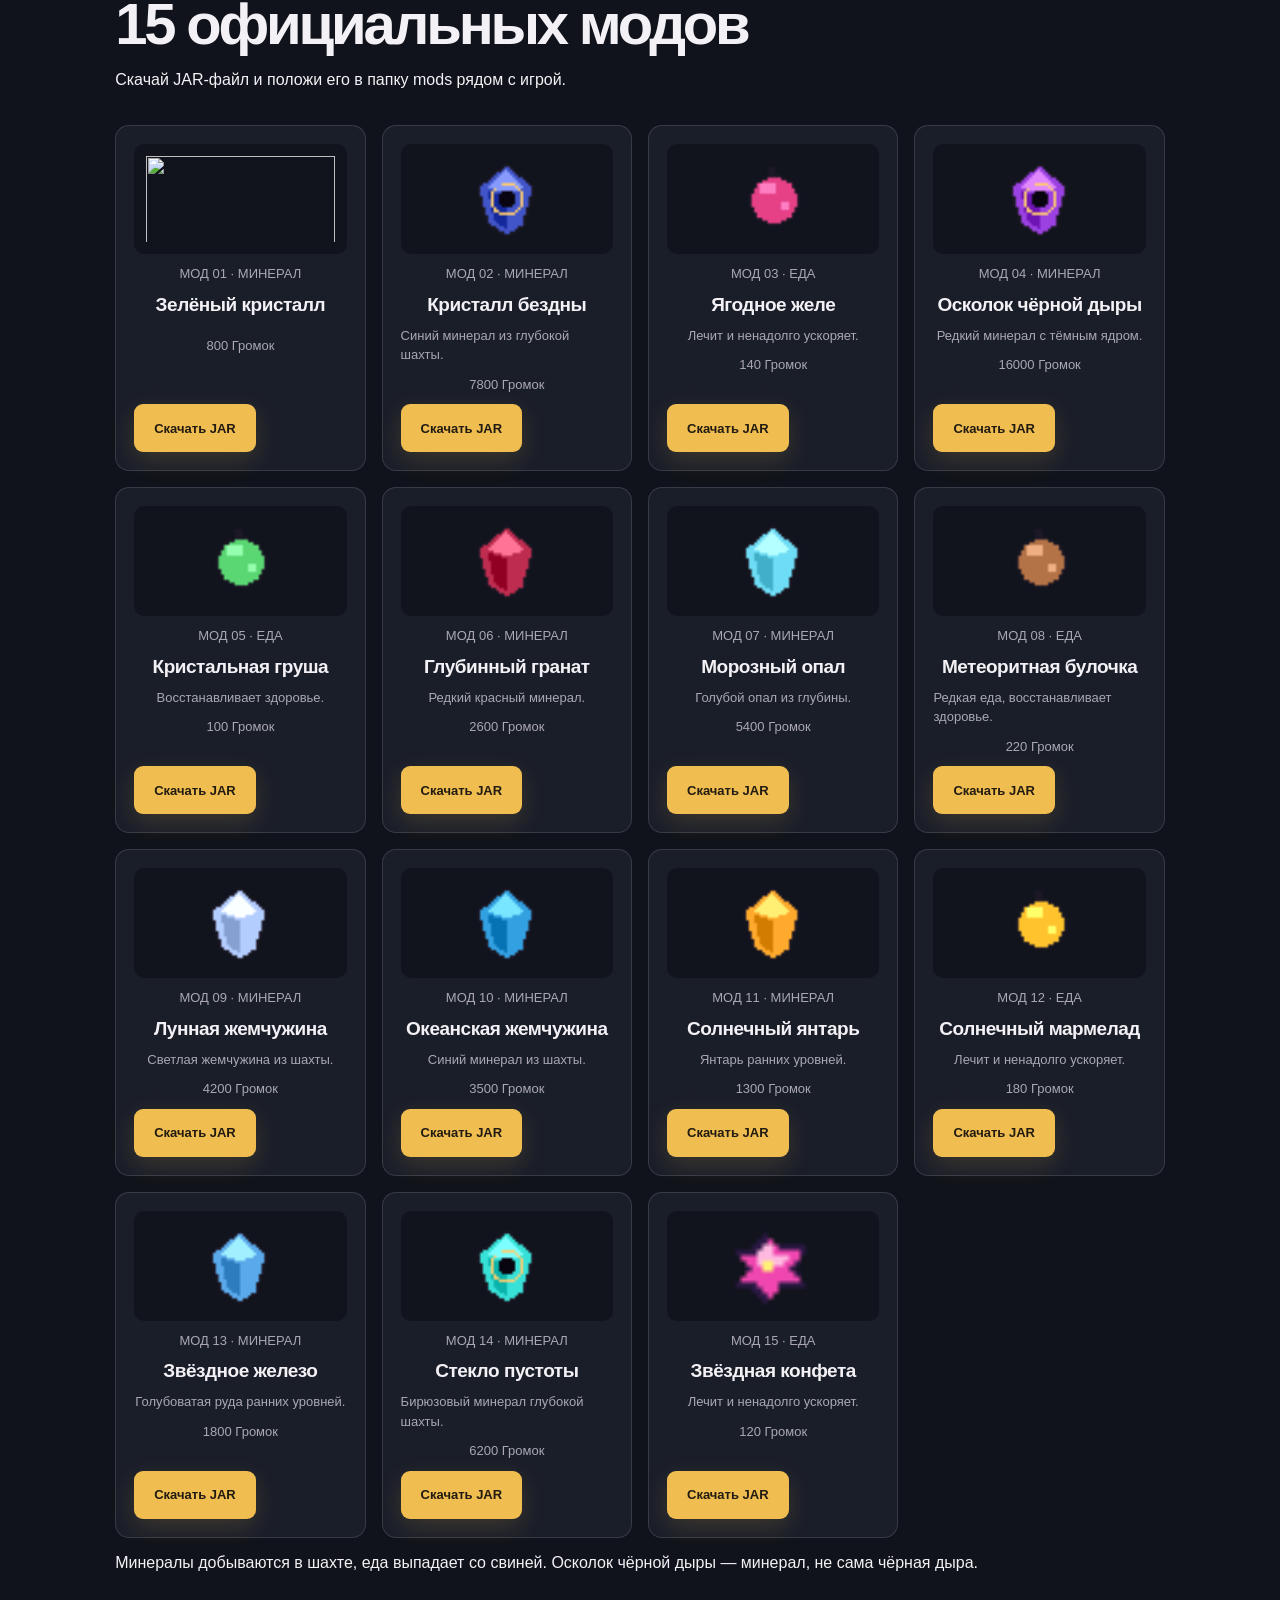
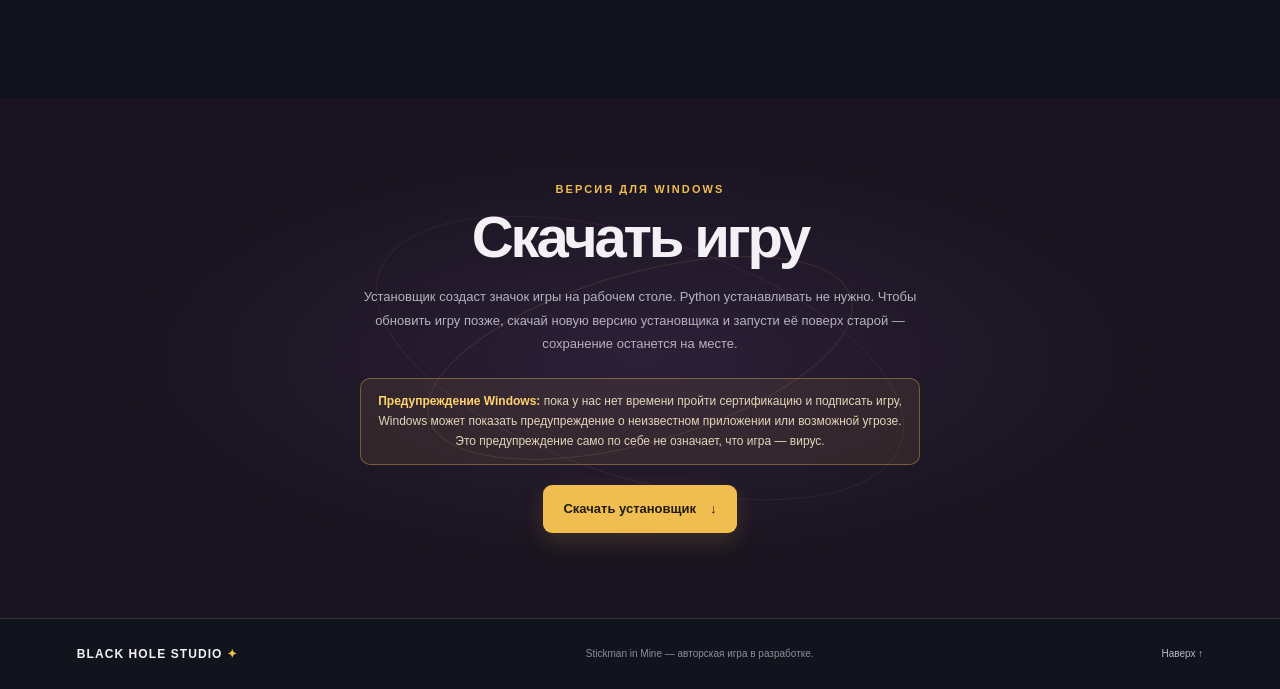
==== commit 18fa74ec: "Исправлены пути к стилям и изображению мода" ====
--- a/index.html
+++ b/index.html
@@ -6,7 +6,7 @@
   <meta name="theme-color" content="#11141d">
   <meta name="description" content="Официальная страница игры Stickman in Mine от Black Hole Studio: факты об игре и моды для скачивания.">
   <title>Stickman in Mine — Black Hole Studio</title>
-  <link rel="stylesheet" href="style.css">
+  <link rel="stylesheet" href="style.css?v=mods15">
   <script src="script.js" defer></script>
 </head>
 <body>
--- a/style.css
+++ b/style.css
@@ -164,3 +164,10 @@
 .multiplayer-note strong { color:var(--gold); font-size:12px; }
 .multiplayer-note p { margin:6px 0 0; color:#c7c4cd; font-size:12px; line-height:1.8; }
 @media (max-width:640px) { .multiplayer-steps { grid-template-columns:1fr; } .multiplayer-step { padding:20px; } }
+
+/* Official mods grid */
+.mods-grid{display:grid;grid-template-columns:repeat(auto-fit,minmax(230px,1fr));gap:16px;margin-top:36px}
+.mods-grid .mod-card{margin:0;padding:18px;display:flex;flex-direction:column;gap:10px;background:var(--panel);border:1px solid var(--line);border-radius:14px}
+.mods-grid .mod-card>img{width:100%;height:110px;object-fit:contain;background:#11141d;border-radius:10px;padding:12px}
+.mods-grid .mod-card h3{margin:0;font-size:19px}.mods-grid .mod-card p{margin:0;color:var(--muted);font-size:13px;line-height:1.5}
+.mods-grid .mod-card a{margin-top:auto;align-self:flex-start}
